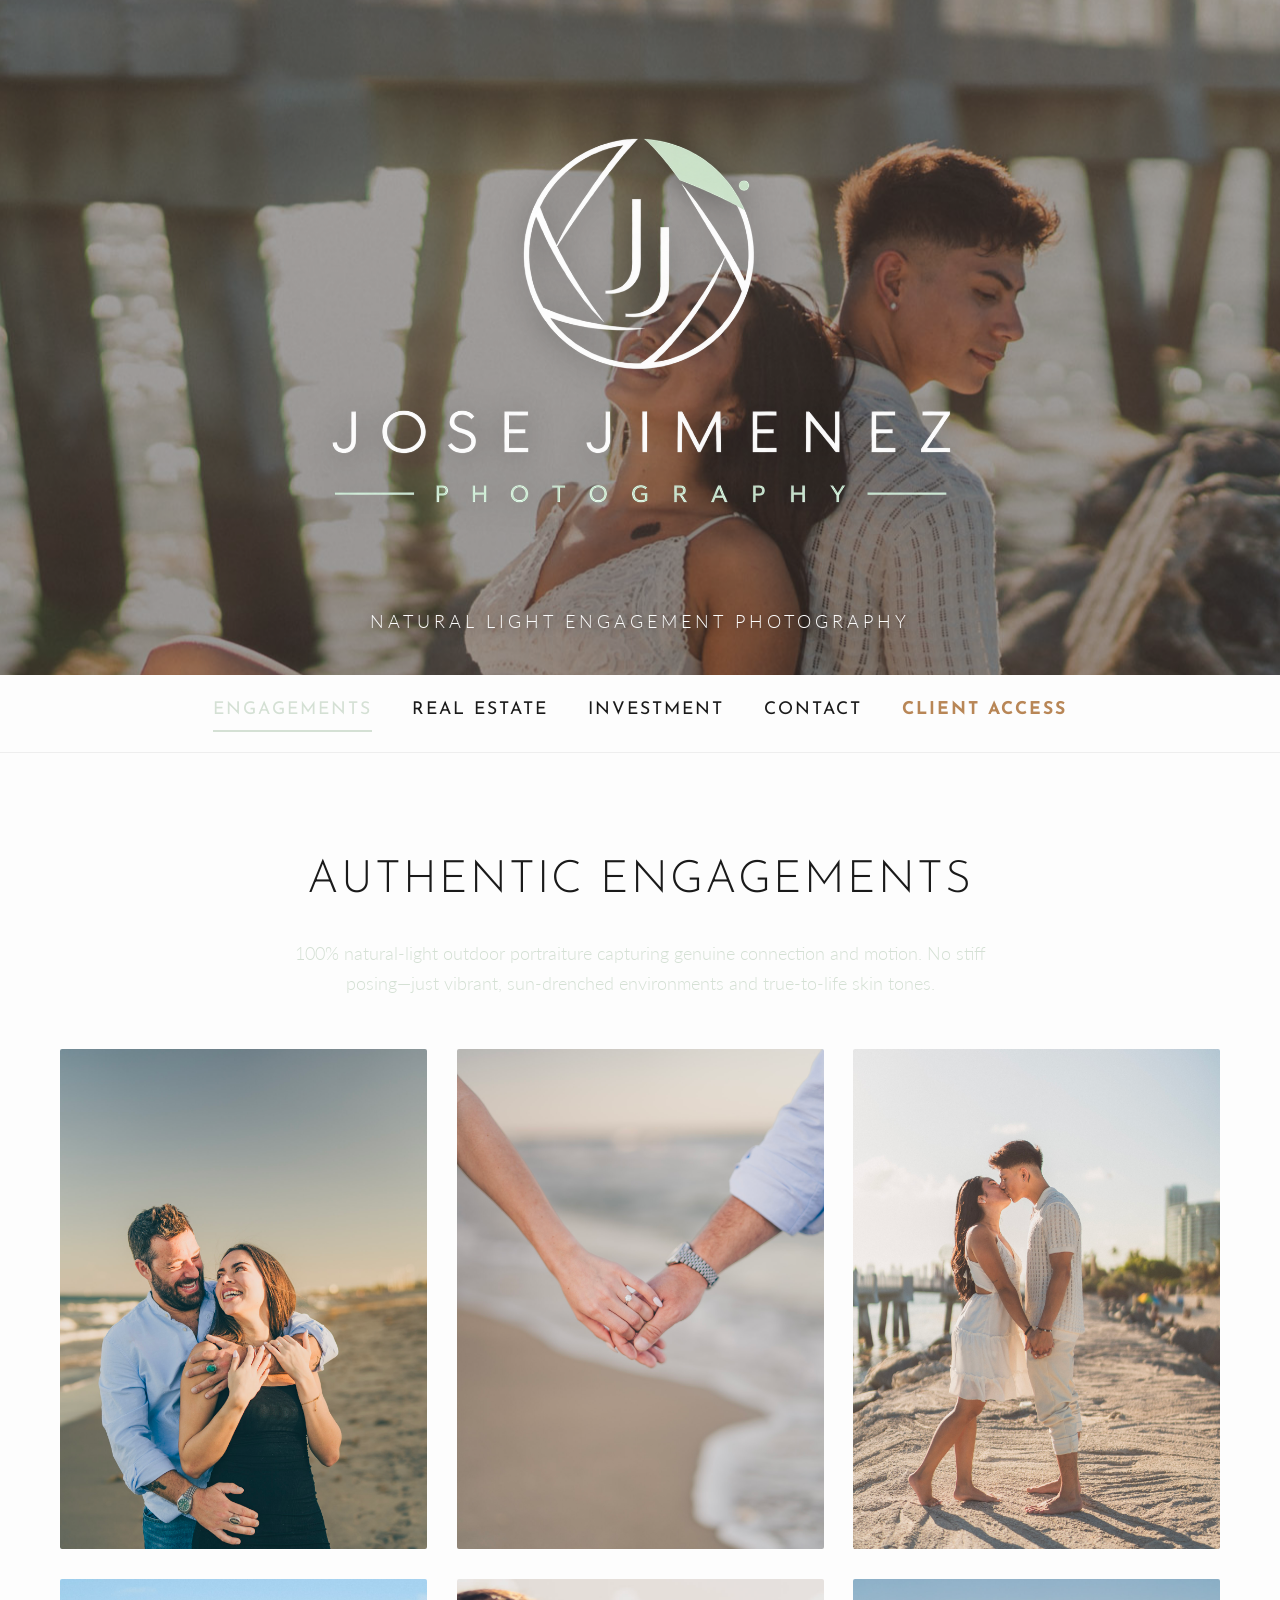
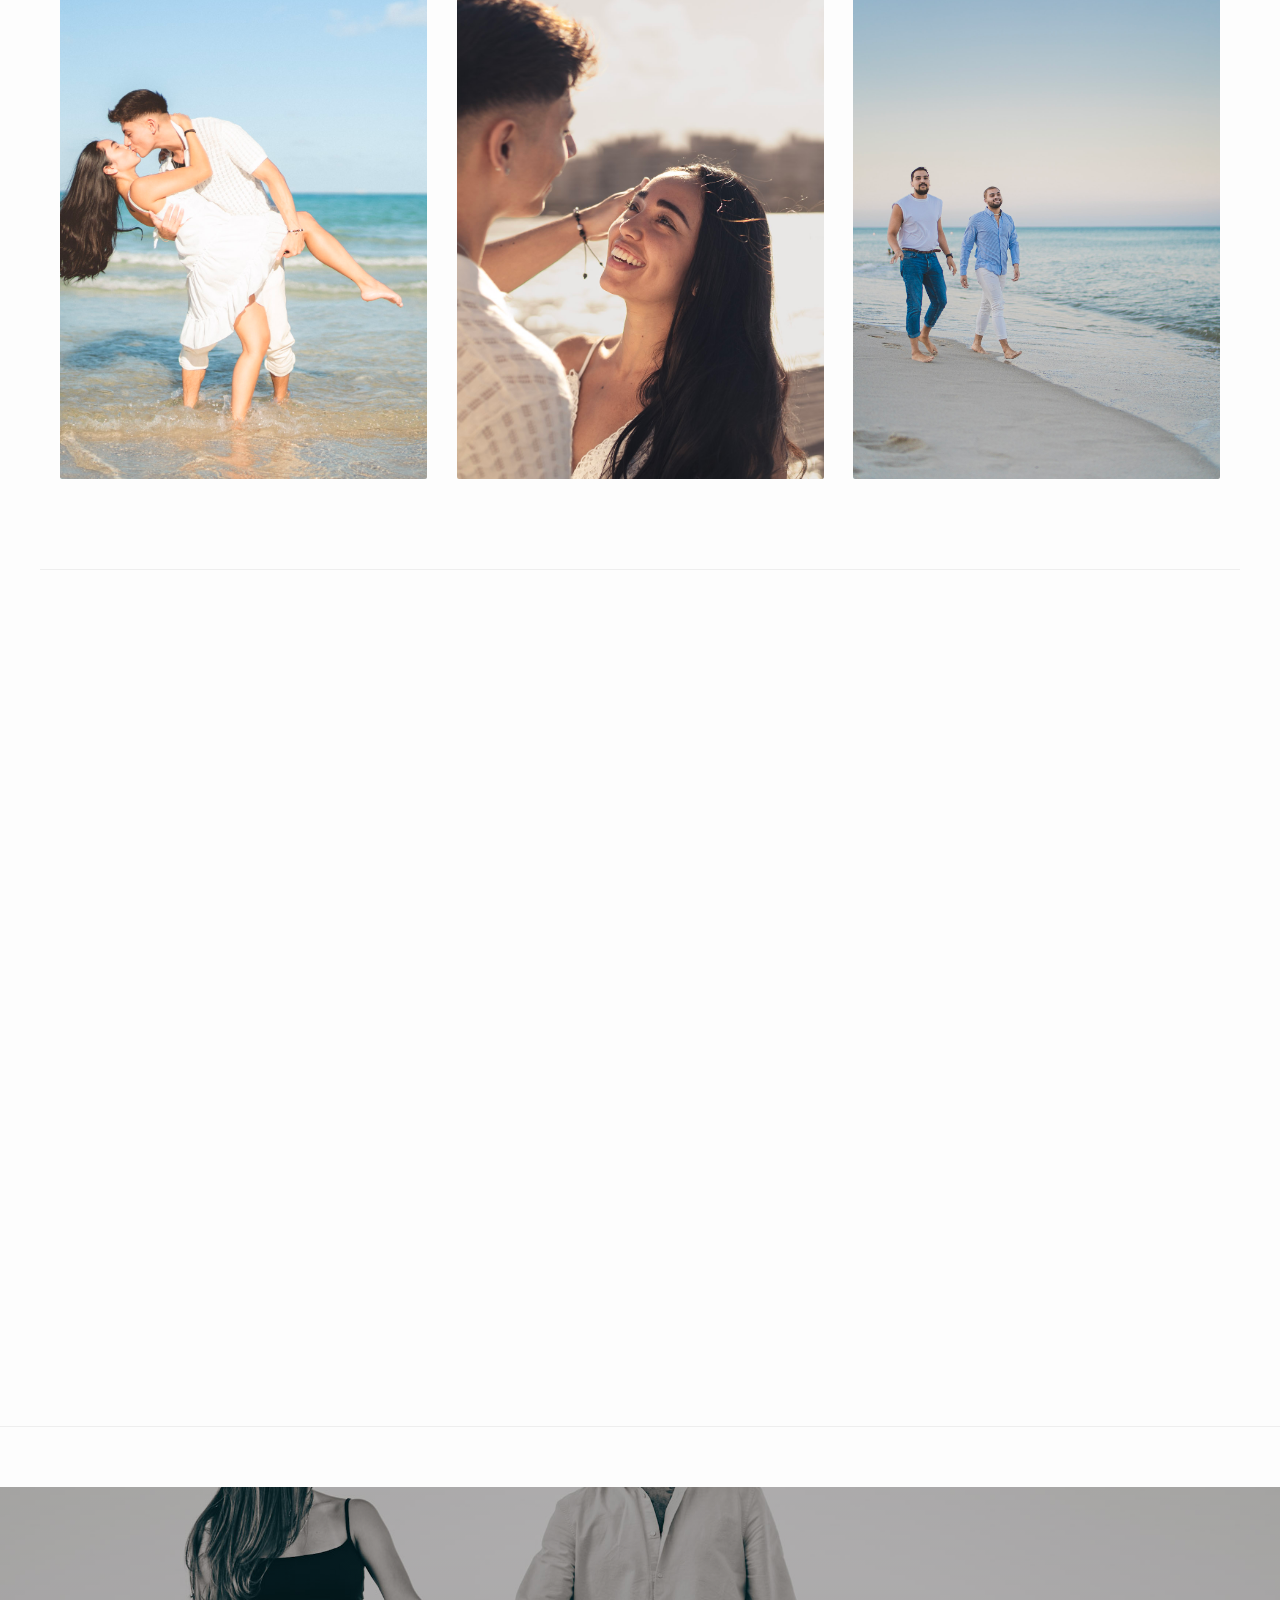
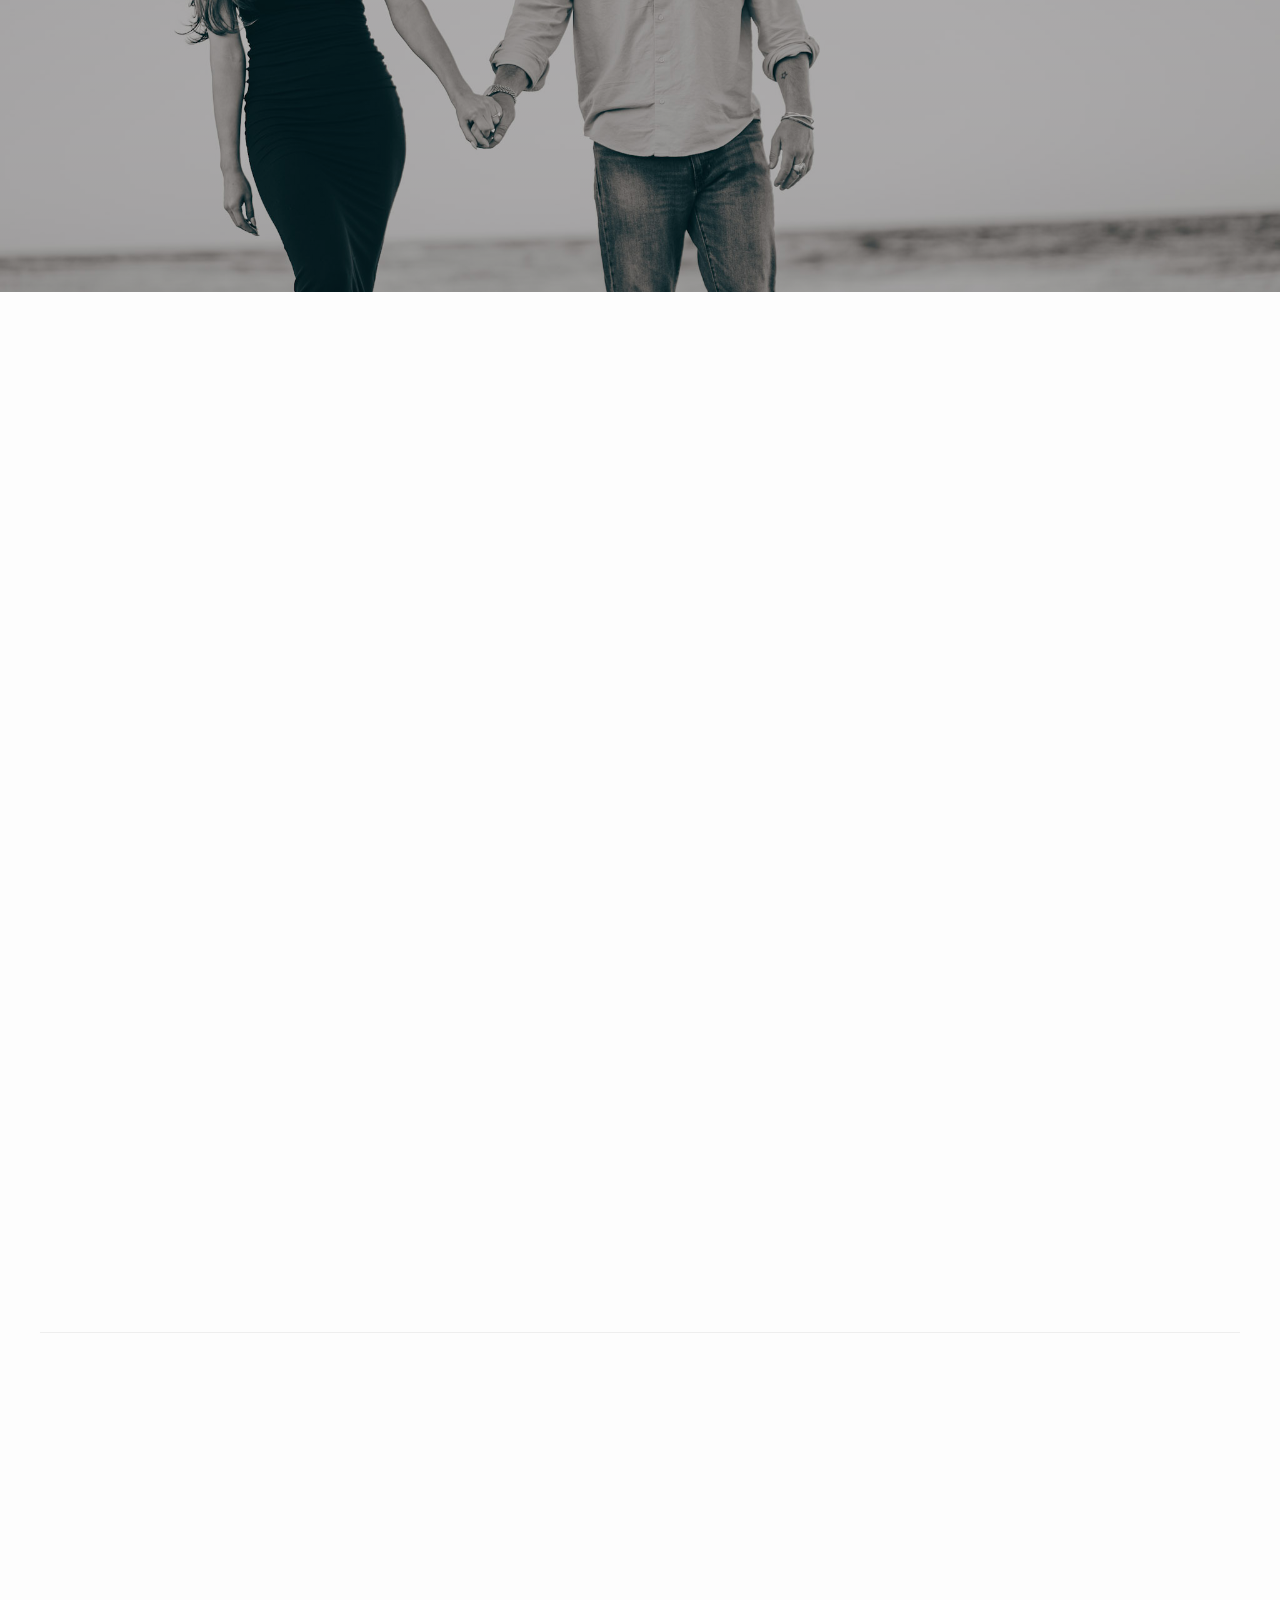
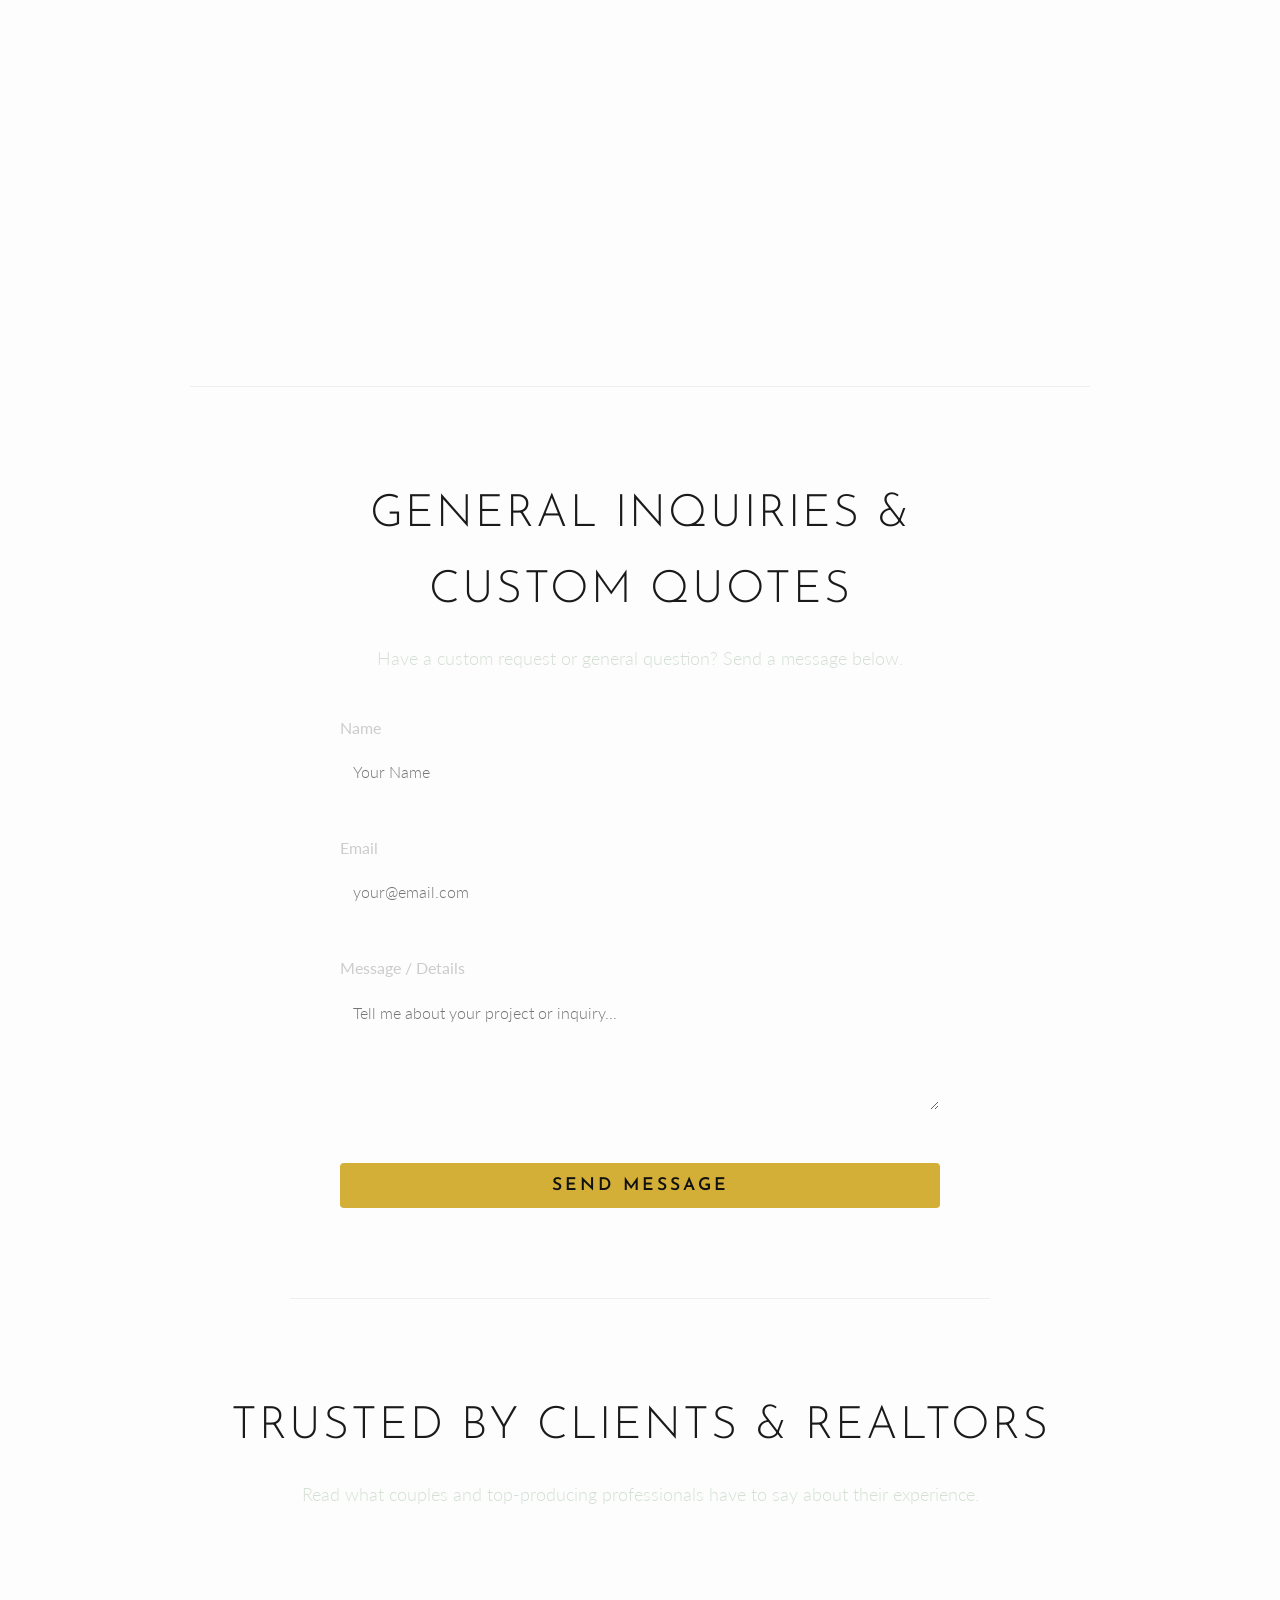
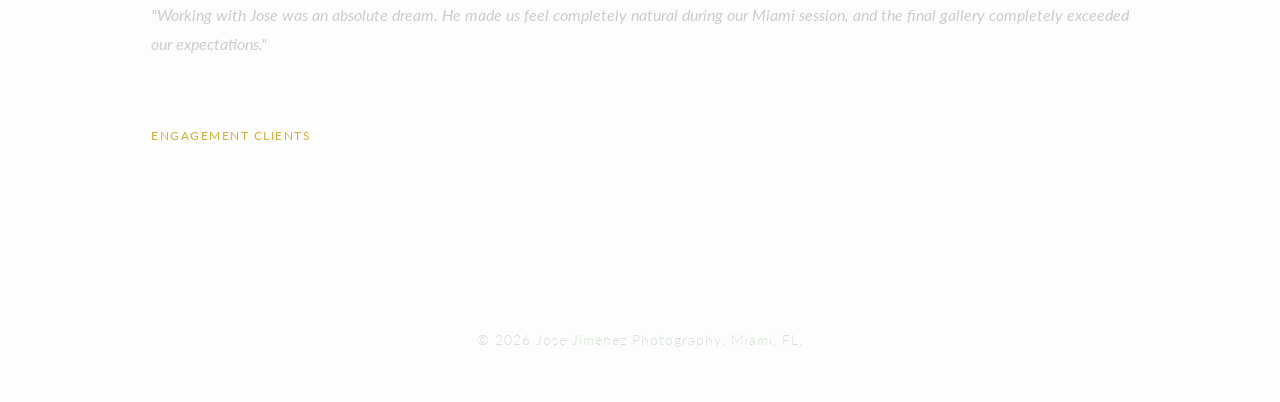
==== index.html @ eb60b8b7 "booking" ====
<!DOCTYPE html>
<html lang="en">
<head>
    <meta charset="UTF-8">
    <meta name="viewport" content="width=device-width, initial-scale=1.0">
    <title>Jose Jimenez | Engagement Photography</title>
    <link rel="stylesheet" href="style.css">
    <script src="script.js" defer></script>
	<link rel="icon" type="image/png" href="img/favicon.png">
</head>
<body>

    <header class="engagement-hero">
		<div class="hero-bg"></div>
        <div class="hero-content reveal">
			<!-- Replaces the written name with your custom aperture logo graphic -->
			<img src="img/logo.png" alt="Jose Jimenez Photography" class="hero-logo">
			<p>Natural Light Engagement Photography</p>
		</div>
    </header>

    <nav>
        <a href="index.html" class="active">Engagements</a>
        <a href="real-estate.html">Real Estate</a>
        <a href="#pricing">Investment</a>
        <a href="#contact">Contact</a>
		<!-- New secure client portal link pointing to your Pixieset/Pic-Time login page -->
		<a href="https://josejsphoto.pixieset.com/?t=engagement" target="_blank" class="client-portal-link">Client Access</a>
    </nav>

    <section id="engagements">
        <h2 class="reveal">Authentic Engagements</h2>
        <p class="section-desc reveal">100% natural-light outdoor portraiture capturing genuine connection and motion. No stiff posing—just vibrant, sun-drenched environments and true-to-life skin tones.</p>
        <div class="gallery">
            <img src="img/engagements/5-DSC01386.jpg" alt="Couple laughing on beach golden hour">
            <img src="img/engagements/2-DSC01617.jpg" alt="Engagement ring detail shot">
            <img src="img/engagements/8-DSC07716.jpg" alt="Couple kissing on rocky jetty">
            <img src="img/engagements/11-DSC07548.jpg" alt="Couple playing in shallow ocean water">
            <img src="img/engagements/14-DSC07421.jpg" alt="Intimate close-up portrait by the water">
            <img src="img/engagements/7-DSC07952.jpg" alt="Couple walking relaxed on shoreline">
        </div>
	</section>
	<!-- Modern Interactive Carousel Section -->
	<section class="carousel-section">
		<h2 class="reveal" style="text-align: center; margin-bottom: 40px;">Gallery Highlights</h2>
		<div class="carousel-container reveal">
			<button class="carousel-btn prev">&#10094;</button>
			<div class="carousel-track" id="dynamic-carousel-track">
				<!-- Dynamically populated from your image folder -->
			</div>
			<button class="carousel-btn next">&#10095;</button>
		</div>
	</section>

    <!-- Mid-Page Parallax Divider Banner -->
    <div class="divider-banner">
        <div class="divider-bg divider-engagement-bg"></div>
    </div>

    <section id="pricing">
        <h2 class="reveal">Portrait Investment</h2>
        <p class="section-desc reveal">Select a package below to open live availability and book your session.</p>
        <div class="pricing-grid">
            
            <!-- Package 1: Golden Hour Session -->
            <div class="pricing-card reveal selected-card">
                <h3>The Golden Hour Session</h3>
                <div class="price">$350</div>
                <ul>
                    <li>Up to 90-minute outdoor session</li>
                    <li>1 to 2 nearby locations</li>
                    <li>30+ professionally edited digital images</li>
                    <li>Styling and prompt-based posing guide</li>
                    <li>Printed Photo Album</li>
                </ul>
                <!-- Opens Golden Hour Calendar in a new tab -->
                <a href="https://calendar.app.google/NS54JKwMURCj6ZmBA" target="_blank" rel="noopener noreferrer" class="cta-button" style="display: block; margin-top: 25px; width: 100%; padding: 12px; background: #d4af37; color: #111; font-weight: 600; text-align: center; text-decoration: none; border-radius: 4px; transition: opacity 0.3s ease;">Select & Book</a>
            </div>

            <!-- Package 2: The Outdoor Session -->
            <div class="pricing-card reveal">
                <h3>The Outdoor Session</h3>
                <div class="price">$195</div>
                <ul>
                    <li>Up to 45-minute outdoor session</li>
                    <li>1 to 2 nearby locations</li>
                    <li>15+ professionally edited digital images</li>
                    <li>Styling and prompt-based posing guide</li>
                    <li>Printed Photo Album for additional investment</li>
                </ul>
                <!-- Opens Outdoor Session Calendar in a new tab -->
                <a href="https://calendar.app.google/vf3s1ajphNz3xRdj9" target="_blank" rel="noopener noreferrer" class="cta-button" style="display: block; margin-top: 25px; width: 100%; padding: 12px; background:  #d4af37); color: #111; font-weight: 600; text-align: center; text-decoration: none; border-radius: 4px; transition: opacity 0.3s ease;">Select & Book</a>
            </div>

        </div>
    </section>
	<!-- Frequently Asked Questions Section -->
    <section id="faq" class="faq-section">
        <h2 class="reveal" style="text-align: center; margin-bottom: 40px;">Frequently Asked Questions</h2>
        
        <div class="faq-container reveal">
            <!-- Engagement & General Questions -->
            <div class="faq-item">
                <button class="faq-question">
                    <span>What is your approach to engagement photography?</span>
                    <span class="faq-icon">+</span>
                </button>
                <div class="faq-answer">
                    <p>We focus entirely on natural-light outdoor portraiture that captures genuine connection, movement, and candid emotion. No stiff, awkward posing—just vibrant, sun-drenched environments and true-to-life skin tones.</p>
                </div>
            </div>

            <div class="faq-item">
                <button class="faq-question">
                    <span>What should we wear for our session?</span>
                    <span class="faq-icon">+</span>
                </button>
                <div class="faq-answer">
                    <p>Every booking includes a personalized styling and prompt-based posing guide. As a rule of thumb, neutral, earthy, or soft pastel tones complement natural outdoor backdrops and keep the focus timelessly on you.</p>
                </div>
            </div>

            <div class="faq-item">
                <button class="faq-question">
                    <span>How and when will I receive my final photos?</span>
                    <span class="faq-icon">+</span>
                </button>
                <div class="faq-answer">
                    <p>Your professionally edited digital images are delivered securely via a password-protected Pixieset client portal. Turnaround time is typically 1 to 2 weeks for portraits and next-day for real estate listings.</p>
                </div>
            </div>

            <div class="faq-item">
                <button class="faq-question">
                    <span>What is your policy for Miami weather changes?</span>
                    <span class="faq-icon">+</span>
                </button>
                <div class="faq-answer">
                    <p>South Florida weather can be unpredictable. We monitor forecasts closely leading up to your outdoor shoot and are always flexible to seamlessly reschedule or pivot to a covered architectural backup location at no extra charge.</p>
                </div>
            </div>
        </div>
    </section>
    <!-- General Inquiries & Custom Quotes Section -->
    <section id="contact" class="contact-section">
        <h2 class="reveal" style="text-align: center; margin-bottom: 15px;">General Inquiries & Custom Quotes</h2>
        <p class="section-desc reveal" style="text-align: center; margin-bottom: 40px;">Have a custom request or general question? Send a message below.</p>
        
        <form id="contact-form" class="reveal">
            <div class="form-group" style="margin-bottom: 20px;">
                <label for="name" style="display: block; margin-bottom: 8px; color: #ccc;">Name</label>
                <input type="text" id="name" name="name" required placeholder="Your Name" style="width: 100%; padding: 12px; background: rgba(255,255,255,0.05); border: 1px solid rgba(255,255,255,0.1); color: #fff; border-radius: 4px;">
            </div>
            <div class="form-group" style="margin-bottom: 20px;">
                <label for="email" style="display: block; margin-bottom: 8px; color: #ccc;">Email</label>
                <input type="email" id="email" name="email" required placeholder="your@email.com" style="width: 100%; padding: 12px; background: rgba(255,255,255,0.05); border: 1px solid rgba(255,255,255,0.1); color: #fff; border-radius: 4px;">
            </div>
            <div class="form-group" style="margin-bottom: 25px;">
                <label for="message" style="display: block; margin-bottom: 8px; color: #ccc;">Message / Details</label>
                <textarea id="message" name="message" rows="5" required placeholder="Tell me about your project or inquiry..." style="width: 100%; padding: 12px; background: rgba(255,255,255,0.05); border: 1px solid rgba(255,255,255,0.1); color: #fff; border-radius: 4px;"></textarea>
            </div>
            <button type="submit" class="cta-button submit-btn" style="width: 100%; padding: 14px; background: #d4af37; color: #111; font-weight: 600; border: none; border-radius: 4px; cursor: pointer;">Send Message</button>
        </form>
    </section>
	<!-- Client Testimonials Section -->
    <section class="testimonials-section">
        <h2 class="reveal" style="text-align: center; margin-bottom: 15px;">Trusted by Clients & Realtors</h2>
        <p class="section-desc reveal" style="text-align: center; margin-bottom: 50px;">Read what couples and top-producing professionals have to say about their experience.</p>
        
        <div class="testimonials-grid reveal">
            <!-- Engagement Testimonial -->
            <div class="testimonial-card">
                <p class="testimonial-quote">"Working with Jose was an absolute dream. He made us feel completely natural during our Miami session, and the final gallery completely exceeded our expectations."</p>
                <div class="testimonial-author">
                    <h4>Sofia & Mateo</h4>
                    <span>Engagement Clients</span>
                </div>
            </div>
        </div>
    </section>
    <footer>
        <p>&copy; 2026 Jose Jimenez Photography. Miami, FL.</p>
    </footer>
	<!-- Lightbox Modal for Full-Size Image Viewing with Navigation -->
    <div id="lightbox-modal" class="lightbox">
        <span class="lightbox-close">&times;</span>
        <button class="lightbox-nav lightbox-prev">&#10094;</button>
        <img class="lightbox-content" id="lightbox-img" alt="Enlarged View">
        <button class="lightbox-nav lightbox-next">&#10095;</button>
    </div>
</body>
</html>
---- style.css ----
/* Import Google Fonts: Josefin Sans and Lato */
@import url('https://fonts.googleapis.com/css2?family=Josefin+Sans:wght@300;400&family=Lato:wght@300;400;700&display=swap');

/* ==========================================
   GLOBAL THEME VARIABLES (System Dark/Light)
   ========================================== */
:root {
    /* Default Light Mode */
    --bg: #fdfdfd;
    --surface: #f4f4f4;
    --secondary: #f4f4f4;
    --primary: #1a1a1a;
    --text: #333333;
    --card-bg: #ffffff;
    --accent: #d4e0d4;
    --pastel-green: #d4e0d4;
    --green-hover: #b8ccb8;
    --border-color: #eee;

    /* Real Estate Warm & Wood Notes (Light Mode) */
    --re-bg: #fbf9f6;         /* Warm Alabaster */
    --re-surface: #f2ede4;    /* Soft Warm Linen */
    --re-wood-dark: #3a2e26;  /* Rich Walnut */
    --re-wood-warm: #b88656;  /* Amber Teak Accent */
    --re-text: #2c2521;       /* Deep Espresso Text */
}

/* Automatic Device Dark Mode Detection */
@media (prefers-color-scheme: dark) {
    :root {
        --bg: #1a1a1a;
        --surface: #242424;
        --secondary: #242424;
        --primary: #fdfdfd;
        --text: #e0e0e0;
        --card-bg: #222222;
        --accent: #d4e0d4;
        --pastel-green: #d4e0d4;
        --green-hover: #c2d1c2;
        --border-color: #333333;

        /* Real Estate Warm & Wood Notes (Dark Mode) */
        --re-bg: #141210;         /* Deep Charcoal-Black */
        --re-surface: #1e1a17;    /* Dark Espresso Surface */
        --re-wood-dark: #f2ede4;  /* Light Warm Cream Contrast */
        --re-wood-warm: #d49f6b;  /* Warm Honey Oak Accent */
        --re-text: #f5f2ed;       /* Warm Off-White Text */
    }
}

/* ==========================================
   BASE & LAYOUT STYLES
   ========================================== */
* { 
    margin: 0; 
    padding: 0; 
    box-sizing: border-box; 
}

body { 
    font-family: 'Lato', sans-serif; 
    font-weight: 400;
    color: var(--text); 
    background: var(--bg); 
    line-height: 1.7; 
    overflow-x: hidden;
    transition: background-color 0.3s ease, color 0.3s ease;
}

h1, h2, h3 {
    font-family: 'Josefin Sans', sans-serif;
    font-weight: 300;
    color: var(--primary);
}

/* Navigation */
nav { 
    display: flex; 
    justify-content: center; 
    gap: 40px; 
    padding: 20px; 
    background: var(--bg); 
    position: sticky; 
    top: 0; 
    z-index: 100; 
    border-bottom: 1px solid var(--border-color); 
    backdrop-filter: blur(8px); 
}

nav a { 
    text-decoration: none; 
    color: var(--primary); 
    font-family: 'Josefin Sans', sans-serif; 
    font-weight: 400; 
    font-size: 1.1rem; 
    text-transform: uppercase; 
    letter-spacing: 2px; 
    transition: color 0.3s, border-bottom 0.3s; 
    padding-bottom: 5px; 
    border-bottom: 2px solid transparent; 
}

nav a:hover, nav a.active { 
    color: var(--accent); 
    border-bottom: 2px solid var(--pastel-green); 
}

/* Main Hero Banner Parallax */
header { 
    height: 75vh; 
    display: flex; 
    flex-direction: column; 
    justify-content: center; 
    align-items: center; 
    text-align: center; 
    padding: 20px;
    position: relative;
    overflow: hidden;
}

.hero-bg, .divider-bg {
    position: absolute;
    top: -50%;
    left: 0;
    width: 100%;
    height: 200%;
    background-size: cover;
    background-repeat: no-repeat;
    will-change: transform;
    z-index: 0;
}

.engagement-hero .hero-bg {
    background: linear-gradient(rgba(0, 0, 0, 0.3), rgba(0, 0, 0, 0.4)), url('img/engagements/9-DSC07675.jpg') center center / cover no-repeat fixed;
    background-position: center;
}

.realestate-hero .hero-bg {
    background: linear-gradient(rgba(0, 0, 0, 0.3), rgba(0, 0, 0, 0.4)), url('img/real-estate/2-DSC06690.jpg') center center / cover no-repeat fixed;
    background-position: center;
}

header h1, header p, .hero-content {
    position: relative;
    z-index: 1;
}

header h1 { 
    font-size: 4.5rem; 
    letter-spacing: 6px; 
    text-transform: uppercase; 
    color: #fff; 
    text-shadow: 0 4px 15px rgba(0,0,0,0.4); 
}

header p { 
    font-size: 1.15rem; 
    font-weight: 300; 
    color: #fdfdfd; 
    margin-top: 15px; 
    letter-spacing: 4px; 
    text-transform: uppercase; 
    font-family: 'Lato', sans-serif; 
    text-shadow: 0 2px 10px rgba(0,0,0,0.4); 
}

/* Hero Logo Replacement */
.hero-logo {
    max-width: 800px;
    width: 100%;
    height: auto;
    margin-bottom: 12px;
    filter: drop-shadow(0 4px 15px rgba(0, 0, 0, 0.4));
}
/* Highlight the Client Access nav item */
.client-portal-link {
    color: var(--re-wood-warm, var(--primary)) !important;
    font-weight: 700 !important;
}
/* Mid-Page Parallax Divider Banners */
.divider-banner {
    height: 45vh;
    margin: 60px 0;
    position: relative;
    overflow: hidden;
    display: flex;
    align-items: center;
    justify-content: center;
}

.divider-engagement-bg {
    background: linear-gradient(rgba(0, 0, 0, 0.2), rgba(0, 0, 0, 0.3)), 
                url('img/engagements/1-DSC01633.jpg') center center / cover no-repeat;
    background-position: center 1%;            
}

.divider-realestate-bg {
    background: linear-gradient(rgba(0, 0, 0, 0.2), rgba(0, 0, 0, 0.3)), 
                url('img/real-estate/1.png') center center / cover no-repeat;
     background-position: center 20%;
}

section { 
    padding: 90px 20px; 
    max-width: 1200px; 
    margin: 0 auto; 
    border-bottom: 1px solid var(--border-color); 
}

section:last-of-type { 
    border-bottom: none; 
}

h2 { 
    text-align: center; 
    font-size: 2.8rem; 
    margin-bottom: 20px; 
    letter-spacing: 2px; 
    text-transform: uppercase; 
}

.section-desc { 
    text-align: center; 
    max-width: 700px; 
    margin: 0 auto 50px; 
    color: var(--accent); 
    font-size: 1.1rem; 
    font-weight: 300; 
}

.gallery { 
    display: grid; 
    grid-template-columns: repeat(auto-fit, minmax(350px, 1fr)); 
    gap: 30px; 
}

.gallery img { 
    width: 100%; 
    height: 500px; 
    object-fit: cover; 
    border-radius: 2px; 
    transition: transform 0.5s ease, box-shadow 0.5s ease; 
    background: #eee; 
}

.gallery img:hover { 
    transform: translateY(-5px) scale(1.02); 
    box-shadow: 0 15px 30px rgba(0,0,0,0.15); 
}

.pricing-grid { 
    display: grid; 
    grid-template-columns: repeat(auto-fit, minmax(300px, 1fr)); 
    gap: 40px; 
    margin-top: 50px; 
}

.pricing-card { 
    background: var(--card-bg); 
    color: var(--text);
    padding: 50px 40px; 
    border-radius: 4px; 
    text-align: center; 
    cursor: pointer;
    border: 2px solid transparent;
    transition: transform 0.4s cubic-bezier(0.25, 0.46, 0.45, 0.94), 
                box-shadow 0.4s cubic-bezier(0.25, 0.46, 0.45, 0.94), 
                border-color 0.3s ease;
    box-shadow: 0 4px 15px rgba(0, 0, 0, 0.04); 
}

.pricing-card:hover { 
    transform: translateY(-5px); 
}

.pricing-card.selected-card {
    border-color: var(--primary);
    box-shadow: 0 15px 35px rgba(0, 0, 0, 0.08);
}

.pricing-card h3 { 
    margin-bottom: 15px; 
    font-size: 1.8rem; 
    letter-spacing: 1px; 
    text-transform: uppercase; 
}

.pricing-card .price { 
    font-size: 2.2rem; 
    font-weight: 400; 
    margin-bottom: 30px; 
    font-family: 'Lato', sans-serif; 
    color: var(--primary); 
}

.pricing-card ul { 
    list-style: none; 
    text-align: left; 
    margin-bottom: 30px; 
}

.pricing-card ul li { 
    margin-bottom: 15px; 
    font-size: 1.05rem; 
    font-weight: 400; 
    border-bottom: 1px solid rgba(128, 128, 128, 0.2); 
    padding-bottom: 10px; 
    color: var(--text); 
}

form { 
    display: flex; 
    flex-direction: column; 
    gap: 20px; 
    max-width: 600px; 
    margin: 0 auto; 
}

input, select, textarea { 
    width: 100%; 
    padding: 18px; 
    border: 1px solid var(--border-color); 
    border-radius: 2px; 
    font-family: 'Lato', sans-serif; 
    font-size: 1rem; 
    font-weight: 300; 
    background: var(--surface); 
    color: var(--text);
    transition: border-color 0.3s; 
}

input:focus, select:focus, textarea:focus { 
    outline: none; 
    border-color: var(--pastel-green); 
    background: var(--card-bg); 
}

button { 
    padding: 20px; 
    background: var(--pastel-green); 
    color: var(--primary); 
    border: none; 
    border-radius: 2px; 
    cursor: pointer; 
    text-transform: uppercase; 
    letter-spacing: 3px; 
    font-family: 'Josefin Sans', sans-serif; 
    font-size: 1.1rem; 
    font-weight: 400; 
    transition: background 0.3s, color 0.3s; 
}

button:hover { 
    background: var(--green-hover); 
    color: var(--primary); 
}

/* Live Selected Package Indicator & Add-on Box */
.selected-package-indicator {
    font-family: 'Lato', sans-serif;
    font-size: 0.95rem;
    color: var(--accent);
    font-style: italic;
    background: var(--surface);
    padding: 12px 18px;
    border-left: 3px solid var(--pastel-green);
    border-radius: 2px;
}

.addon-container {
    background: var(--surface);
    border: 1px solid var(--border-color);
    padding: 16px 20px;
    border-radius: 2px;
    display: flex;
    align-items: center;
    gap: 12px;
    font-family: 'Lato', sans-serif;
    font-size: 0.95rem;
    color: var(--text);
    transition: all 0.3s ease;
}

.addon-container input[type="checkbox"] {
    width: 18px;
    height: 18px;
    accent-color: var(--primary);
    cursor: pointer;
}

.addon-container label {
    cursor: pointer;
    font-weight: 400;
}

footer { 
    text-align: center; 
    padding: 50px; 
    color: var(--accent); 
    font-size: 0.9rem; 
    font-weight: 300; 
    letter-spacing: 1px; 
}

/* Modern Sleek Carousel */
.carousel-section {
    padding: 90px 0;
    max-width: 100%;
    overflow: hidden;
    border-bottom: 1px solid var(--border-color);
}

.carousel-container {
    position: relative;
    max-width: 1300px;
    margin: 0 auto;
    padding: 0 40px;
}

.carousel-track {
    display: flex;
    gap: 30px;
    overflow-x: auto;
    scroll-snap-type: x mandatory;
    scroll-behavior: smooth;
    -webkit-overflow-scrolling: touch;
    padding: 20px 0;
}

.carousel-track::-webkit-scrollbar {
    display: none;
}

.carousel-card {
    flex: 0 0 400px;
    height: 520px;
    scroll-snap-align: start;
    border-radius: 2px;
    overflow: hidden;
    background: var(--surface);
    position: relative;
    box-shadow: 0 10px 30px rgba(0,0,0,0.04);
}

.carousel-card img {
    width: 100%;
    height: 100%;
    object-fit: cover;
    transition: transform 0.6s cubic-bezier(0.25, 0.46, 0.45, 0.94);
}

.carousel-card:hover img {
    transform: scale(1.04);
}

/* Carousel Navigation Buttons */
.carousel-btn {
    position: absolute;
    top: 50%;
    transform: translateY(-50%);
    background: var(--card-bg);
    border: 1px solid var(--border-color);
    color: var(--primary);
    width: 55px;
    height: 55px;
    border-radius: 50%;
    cursor: pointer;
    z-index: 10;
    display: flex;
    align-items: center;
    justify-content: center;
    font-size: 1.2rem;
    transition: all 0.3s ease;
    box-shadow: 0 4px 20px rgba(0,0,0,0.08);
}

.carousel-btn:hover {
    background: var(--pastel-green);
    border-color: var(--pastel-green);
}

.carousel-btn.prev { left: -10px; }
.carousel-btn.next { right: -10px; }

/* Floating Success Toast Notification */
.toast-notification {
    position: fixed;
    bottom: 30px;
    right: 30px;
    background: var(--primary);
    color: var(--bg);
    padding: 16px 28px;
    border-radius: 4px;
    font-family: 'Lato', sans-serif;
    font-size: 0.95rem;
    letter-spacing: 1px;
    box-shadow: 0 10px 30px rgba(0,0,0,0.15);
    transform: translateY(100px);
    opacity: 0;
    transition: all 0.4s cubic-bezier(0.25, 0.46, 0.45, 0.94);
    z-index: 1000;
}

.toast-notification.show {
    transform: translateY(0);
    opacity: 1;
}

/* Apple-style Smooth Scroll Reveal Classes (Only active when JS is running) */
body.js-loaded .reveal {
    opacity: 0;
    transform: translateY(40px);
    transition: all 0.8s cubic-bezier(0.25, 0.46, 0.45, 0.94);
}

body.js-loaded .reveal.active {
    opacity: 1;
    transform: translateY(0);
}

/* ==========================================
   REAL ESTATE PAGE: WARM WOOD THEME OVERRIDES
   ========================================== */
body.real-estate-theme {
    background-color: var(--re-bg);
    color: var(--re-text);
}

body.real-estate-theme nav {
    background-color: var(--re-bg);
    border-bottom: 1px solid var(--re-surface);
}

body.real-estate-theme .pricing-card {
    background: var(--re-surface);
    border-color: rgba(184, 134, 86, 0.2);
}

body.real-estate-theme .pricing-card .price {
    color: var(--re-wood-warm);
}

body.real-estate-theme .addon-container {
    background: var(--re-surface);
    border-color: rgba(184, 134, 86, 0.3);
    color: var(--re-text);
}

body.real-estate-theme .selected-package-indicator {
    background: var(--re-surface);
    border-left-color: var(--re-wood-warm);
    color: var(--re-wood-warm);
}
/* ==========================================
   MOBILE RESPONSIVENESS FIXES (Phones & Small Viewports)
   ========================================== */
@media (max-width: 768px) {
    /* Make Navigation Scrollable & Compact on Mobile */
    nav {
        gap: 20px;
        padding: 15px 20px;
        justify-content: flex-start;
        overflow-x: auto;
        -webkit-overflow-scrolling: touch;
        white-space: nowrap;
    }

    nav::-webkit-scrollbar {
        display: none; /* Hide scrollbar for a clean Apple aesthetic */
    }

    nav a {
        font-size: 0.9rem;
        letter-spacing: 1px;
    }

    /* Scale Down Hero Logo & Subtitle for Phones */
    .hero-logo {
        max-width: 240px;
    }

    header p {
        font-size: 0.85rem;
        letter-spacing: 2px;
        padding: 0 15px;
    }

    /* Adjust Section Headings for Mobile */
    h2 {
        font-size: 2.1rem;
    }

    section {
        padding: 60px 15px;
    }

    /* Adjust Carousel Card Width for Smaller Screens */
    .carousel-card {
        flex: 0 0 300px;
        height: 400px;
    }
}
/* ==========================================
   EDITORIAL GALLERY SCROLL-IN ANIMATION
   ========================================== */
.gallery img {
    opacity: 0;
    transition: transform 0.8s cubic-bezier(0.16, 1, 0.3, 1), 
                opacity 0.8s cubic-bezier(0.16, 1, 0.3, 1);
    will-change: transform, opacity;
}

/* Odd images start shifted left */
.gallery img:nth-child(odd) {
    transform: translateX(-60px) translateY(30px);
}

/* Even images start shifted right */
.gallery img:nth-child(even) {
    transform: translateX(60px) translateY(30px);
}

/* When active, they glide home */
.gallery img.active {
    opacity: 1;
    transform: translateX(0) translateY(0);
}
/* Smooth Hover Zoom Effect for Gallery Images */
.gallery img.active:hover {
    transform: scale(1.03);
    transition: transform 0.4s cubic-bezier(0.16, 1, 0.3, 1), box-shadow 0.4s ease;
    box-shadow: 0 15px 30px rgba(0, 0, 0, 0.3);
    cursor: pointer;
}
/* ==========================================
   LIGHTBOX MODAL STYLES
   ========================================== */
.lightbox {
    display: none;
    position: fixed;
    z-index: 2000;
    top: 0;
    left: 0;
    width: 100%;
    height: 100%;
    background-color: rgba(0, 0, 0, 0.92);
    backdrop-filter: blur(10px);
    -webkit-backdrop-filter: blur(10px);
    justify-content: center;
    align-items: center;
    opacity: 0;
    transition: opacity 0.3s ease;
}

.lightbox.show {
    display: flex;
    opacity: 1;
}

.lightbox-content {
    max-width: 90%;
    max-height: 85vh;
    object-fit: contain;
    border-radius: 4px;
    box-shadow: 0 25px 50px rgba(0, 0, 0, 0.6);
    transform: scale(0.95);
    transition: transform 0.4s cubic-bezier(0.16, 1, 0.3, 1);
}

.lightbox.show .lightbox-content {
    transform: scale(1);
}

.lightbox-close {
    position: absolute;
    top: 25px;
    right: 35px;
    color: #fff;
    font-size: 45px;
    font-weight: 200;
    cursor: pointer;
    transition: color 0.2s ease;
    z-index: 2001;
}

.lightbox-close:hover {
    color: #d4af37;
}
/* ==========================================
   LIGHTBOX NAVIGATION BUTTONS & TOUCH STYLES
   ========================================== */
.lightbox-nav {
    position: absolute;
    top: 50%;
    transform: translateY(-50%);
    background: rgba(255, 255, 255, 0.1);
    color: #fff;
    border: none;
    font-size: 28px;
    padding: 15px 20px;
    cursor: pointer;
    border-radius: 50%;
    transition: background 0.3s ease, color 0.3s ease, transform 0.2s ease;
    z-index: 2001;
    user-select: none;
}

.lightbox-nav:hover {
    background: rgba(255, 255, 255, 0.25);
    color: #d4af37;
    transform: translateY(-50%) scale(1.05);
}

.lightbox-prev {
    left: 30px;
}

.lightbox-next {
    right: 30px;
}

/* Mobile Adjustments for Lightbox Arrows */
@media (max-width: 768px) {
    .lightbox-nav {
        padding: 10px 14px;
        font-size: 20px;
    }
    .lightbox-prev {
        left: 12px;
    }
    .lightbox-next {
        right: 12px;
    }
}
/* ==========================================
   REAL ESTATE CINEMATIC LANDSCAPE GALLERY
   ========================================== */
.real-estate-gallery {
    display: grid;
    grid-template-columns: repeat(2, 1fr);
    gap: 30px;
    max-width: 1300px;
    margin: 0 auto;
    padding: 0 20px;
}

.real-estate-gallery img {
    width: 100%;
    height: auto;
    aspect-ratio: 16 / 10; /* Clean cinematic horizontal ratio */
    object-fit: cover;
    border-radius: 4px;
    opacity: 0;
    transform: translateY(30px);
    transition: transform 0.8s cubic-bezier(0.16, 1, 0.3, 1), 
                opacity 0.8s cubic-bezier(0.16, 1, 0.3, 1);
    will-change: transform, opacity;
}

/* Make every 3rd image span both columns for an architectural feature look */
.real-estate-gallery img:nth-child(3n) {
    grid-column: span 2;
    aspect-ratio: 21 / 9; /* Ultra-wide panoramic feel */
}

.real-estate-gallery img.active {
    opacity: 1;
    transform: translateY(0);
}

.real-estate-gallery img.active:hover {
    transform: scale(1.02);
    transition: transform 0.4s cubic-bezier(0.16, 1, 0.3, 1), box-shadow 0.4s ease;
    box-shadow: 0 20px 40px rgba(0, 0, 0, 0.4);
    cursor: pointer;
}

/* Mobile Responsiveness for Real Estate Gallery */
@media (max-width: 768px) {
    .real-estate-gallery {
        grid-template-columns: 1fr;
    }
    .real-estate-gallery img:nth-child(3n) {
        grid-column: span 1;
        aspect-ratio: 16 / 10;
    }
}
/* ==========================================
   FAQ SECTION STYLES
   ========================================== */
.faq-section {
    padding: 100px 20px;
    max-width: 900px;
    margin: 0 auto;
}

.faq-container {
    display: flex;
    flex-direction: column;
    gap: 15px;
}

.faq-item {
    background: rgba(255, 255, 255, 0.03);
    border: 1px solid rgba(255, 255, 255, 0.08);
    border-radius: 6px;
    overflow: hidden;
    transition: border-color 0.3s ease;
}

.faq-item:hover {
    border-color: rgba(212, 175, 55, 0.4);
}

.faq-question {
    width: 100%;
    background: none;
    border: none;
    color: #fff;
    font-family: inherit;
    font-size: 18px;
    font-weight: 400;
    text-align: left;
    padding: 22px 25px;
    cursor: pointer;
    display: flex;
    justify-content: space-between;
    align-items: center;
    transition: color 0.3s ease;
}

.faq-question:hover {
    color: #d4af37;
}

.faq-icon {
    font-size: 22px;
    font-weight: 300;
    transition: transform 0.3s cubic-bezier(0.16, 1, 0.3, 1);
}

.faq-item.active .faq-icon {
    transform: rotate(45deg);
    color: #d4af37;
}

.faq-answer {
    max-height: 0;
    overflow: hidden;
    transition: max-height 0.4s cubic-bezier(0.16, 1, 0.3, 1), padding 0.4s ease;
    padding: 0 25px;
    color: #b0b0b0;
    font-size: 15px;
    line-height: 1.7;
}

.faq-item.active .faq-answer {
    max-height: 200px; /* Expands smoothly */
    padding: 0 25px 25px 25px;
}
/* ==========================================
   BEFORE & AFTER COMPARISON SLIDER STYLES
   ========================================== */
.comparison-section {
    padding: 80px 20px;
    max-width: 1000px;
    margin: 0 auto;
}

.comparison-container {
    position: relative;
    width: 100%;
    aspect-ratio: 16 / 10;
    overflow: hidden;
    border-radius: 6px;
    box-shadow: 0 20px 40px rgba(0, 0, 0, 0.6);
    cursor: ew-resize;
    user-select: none;
}

.comparison-img-wrapper {
    position: absolute;
    top: 0;
    left: 0;
    width: 100%;
    height: 100%;
}

.comparison-img-wrapper img {
    width: 100%;
    height: 100%;
    object-fit: cover;
    display: block;
    pointer-events: none;
}

/* Before layer is clipped to reveal the after layer underneath */
.comparison-before {
    clip-path: inset(0 50% 0 0); /* Starts split right down the middle (50%) */
    will-change: clip-path;
}

.comparison-slider-handle {
    position: absolute;
    top: 0;
    bottom: 0;
    left: 50%;
    width: 3px;
    background: #d4af37; /* Luxury gold accent */
    z-index: 10;
    transform: translateX(-50%);
    pointer-events: none;
    will-change: left;
}

.handle-button {
    position: absolute;
    top: 50%;
    left: 50%;
    transform: translate(-50%, -50%);
    width: 44px;
    height: 44px;
    background: rgba(17, 17, 17, 0.9);
    border: 2px solid #d4af37;
    color: #d4af37;
    border-radius: 50%;
    display: flex;
    align-items: center;
    justify-content: center;
    font-size: 16px;
    box-shadow: 0 4px 15px rgba(0, 0, 0, 0.5);
    backdrop-filter: blur(5px);
}
/* ==========================================
   CLIENT TESTIMONIALS SECTION STYLES
   ========================================== */
.testimonials-section {
    padding: 90px 20px;
    max-width: 1100px;
    margin: 0 auto;
}

.testimonials-grid {
    display: grid;
    grid-template-columns: repeat(auto-fit, minmax(320px, 1fr));
    gap: 30px;
}

.testimonial-card {
    background: rgba(255, 255, 255, 0.02);
    border: 1px solid rgba(255, 255, 255, 0.06);
    border-radius: 6px;
    padding: 40px;
    display: flex;
    flex-direction: column;
    justify-content: space-between;
    transition: border-color 0.3s ease, transform 0.3s ease;
}

.testimonial-card:hover {
    border-color: rgba(212, 175, 55, 0.4);
    transform: translateY(-4px);
}

.testimonial-quote {
    color: #cccccc;
    font-size: 16px;
    line-height: 1.8;
    font-style: italic;
    margin-bottom: 30px;
}

.testimonial-author h4 {
    color: #ffffff;
    font-size: 16px;
    font-weight: 500;
    margin-bottom: 4px;
}

.testimonial-author span {
    color: #d4af37;
    font-size: 12px;
    letter-spacing: 1.5px;
    text-transform: uppercase;
}
/* ==========================================
   PRICING & BOOKING CONTAINER STYLES
   ========================================== */
.pricing-grid {
    display: grid;
    grid-template-columns: repeat(auto-fit, minmax(280px, 1fr));
    gap: 30px;
    max-width: 900px;
    margin: 0 auto;
    padding: 0 20px;
}

.pricing-card {
    background: rgba(255, 255, 255, 0.02);
    border: 1px solid rgba(255, 255, 255, 0.06);
    border-radius: 6px;
    padding: 40px 30px;
    text-align: center;
    cursor: pointer;
    transition: border-color 0.3s ease, transform 0.3s ease;
}

.pricing-card:hover, .pricing-card.selected-card {
    border-color: #d4af37;
    transform: translateY(-4px);
}

.booking-section {
    padding: 90px 20px;
    max-width: 900px;
    margin: 0 auto;
}

.booking-container {
    background: rgba(255, 255, 255, 0.02);
    border: 1px solid rgba(255, 255, 255, 0.06);
    border-radius: 8px;
    padding: 20px;
    box-shadow: 0 20px 40px rgba(0, 0, 0, 0.4);
    overflow: hidden;
}

.contact-section {
    padding: 90px 20px;
    max-width: 700px;
    margin: 0 auto;
}
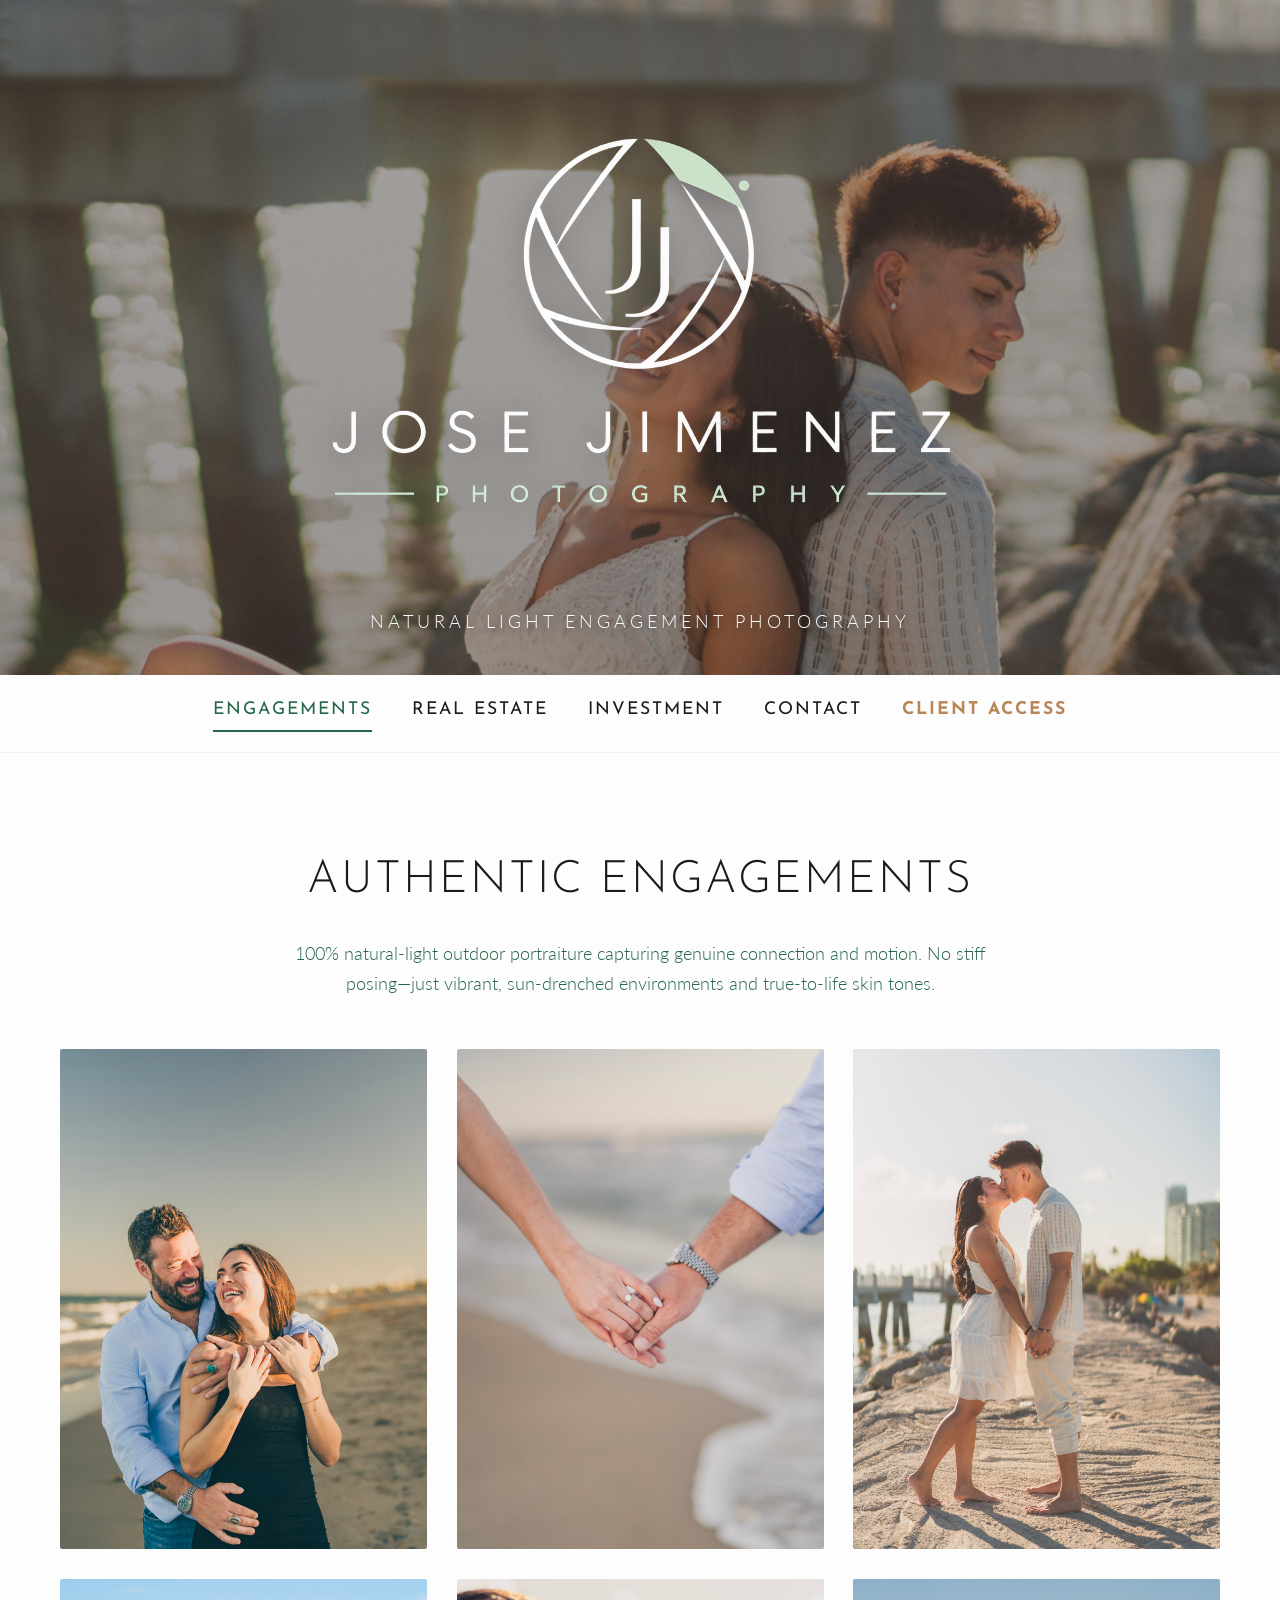
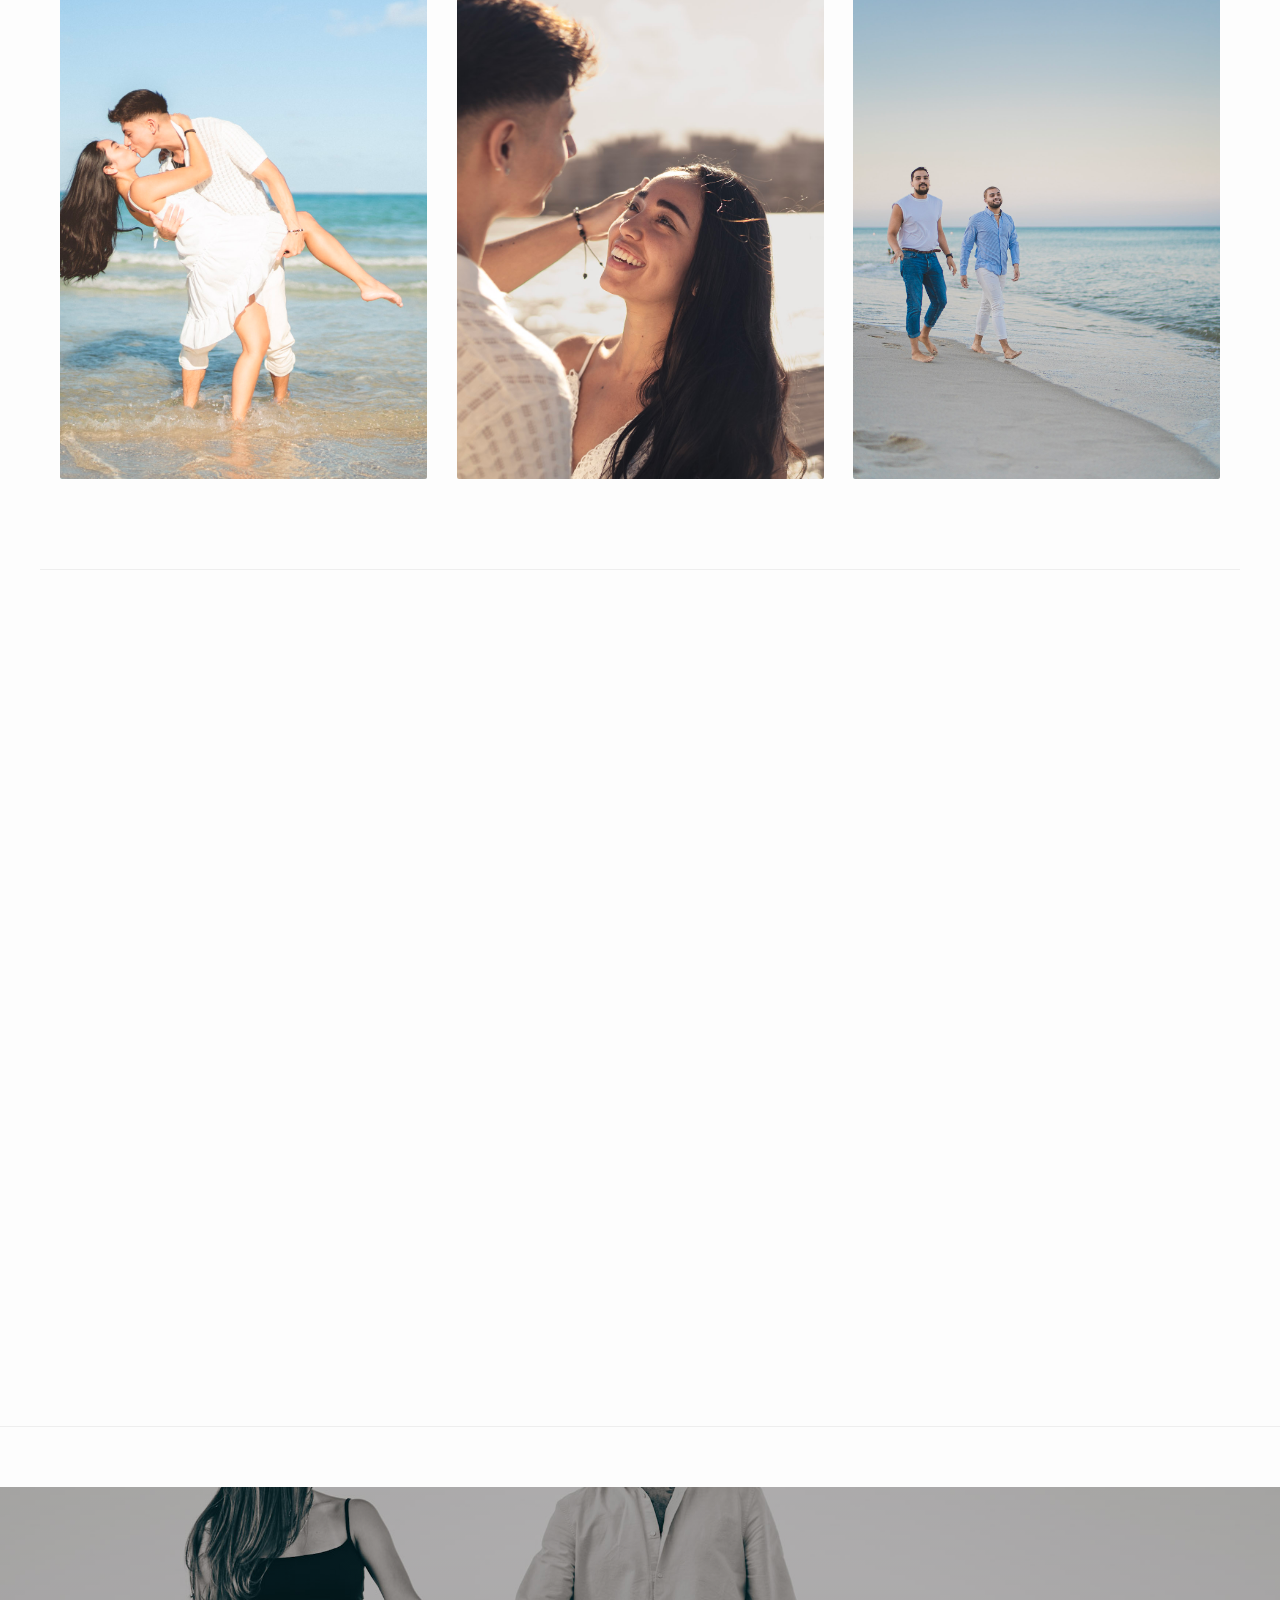
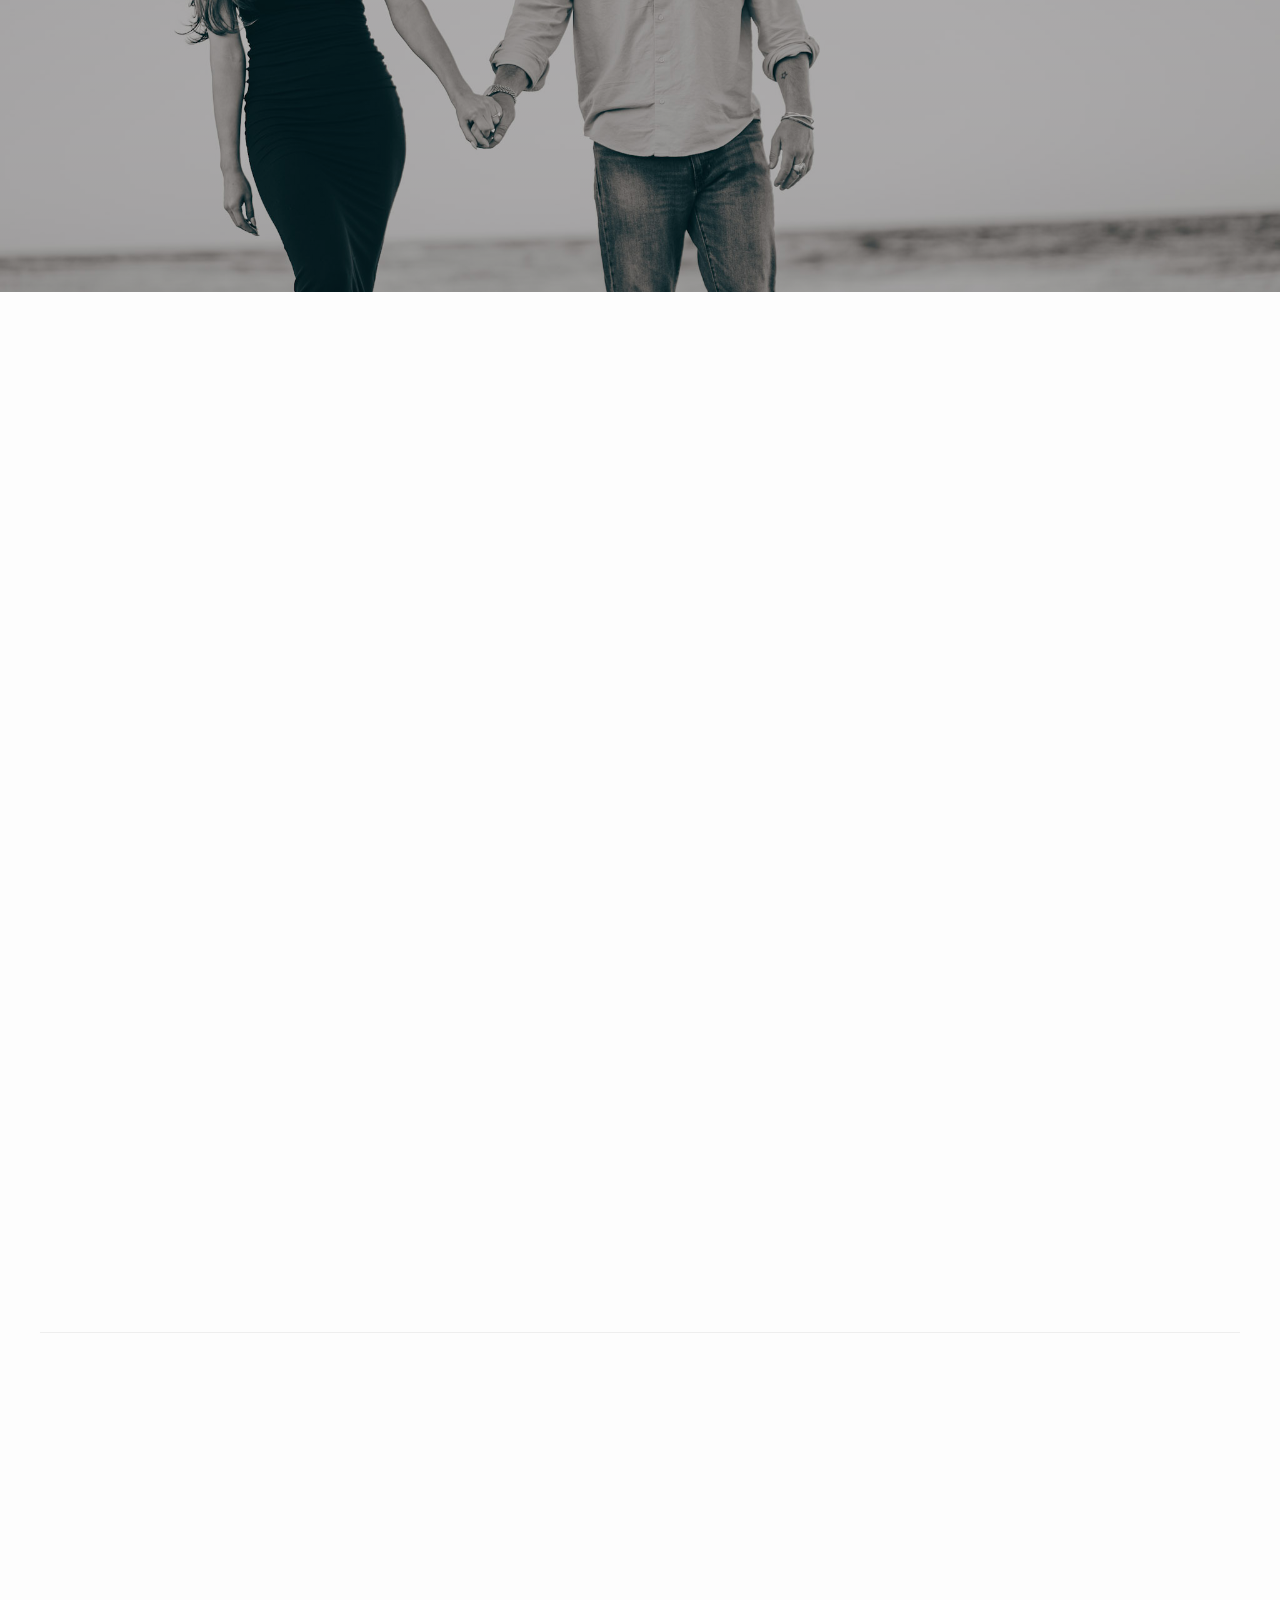
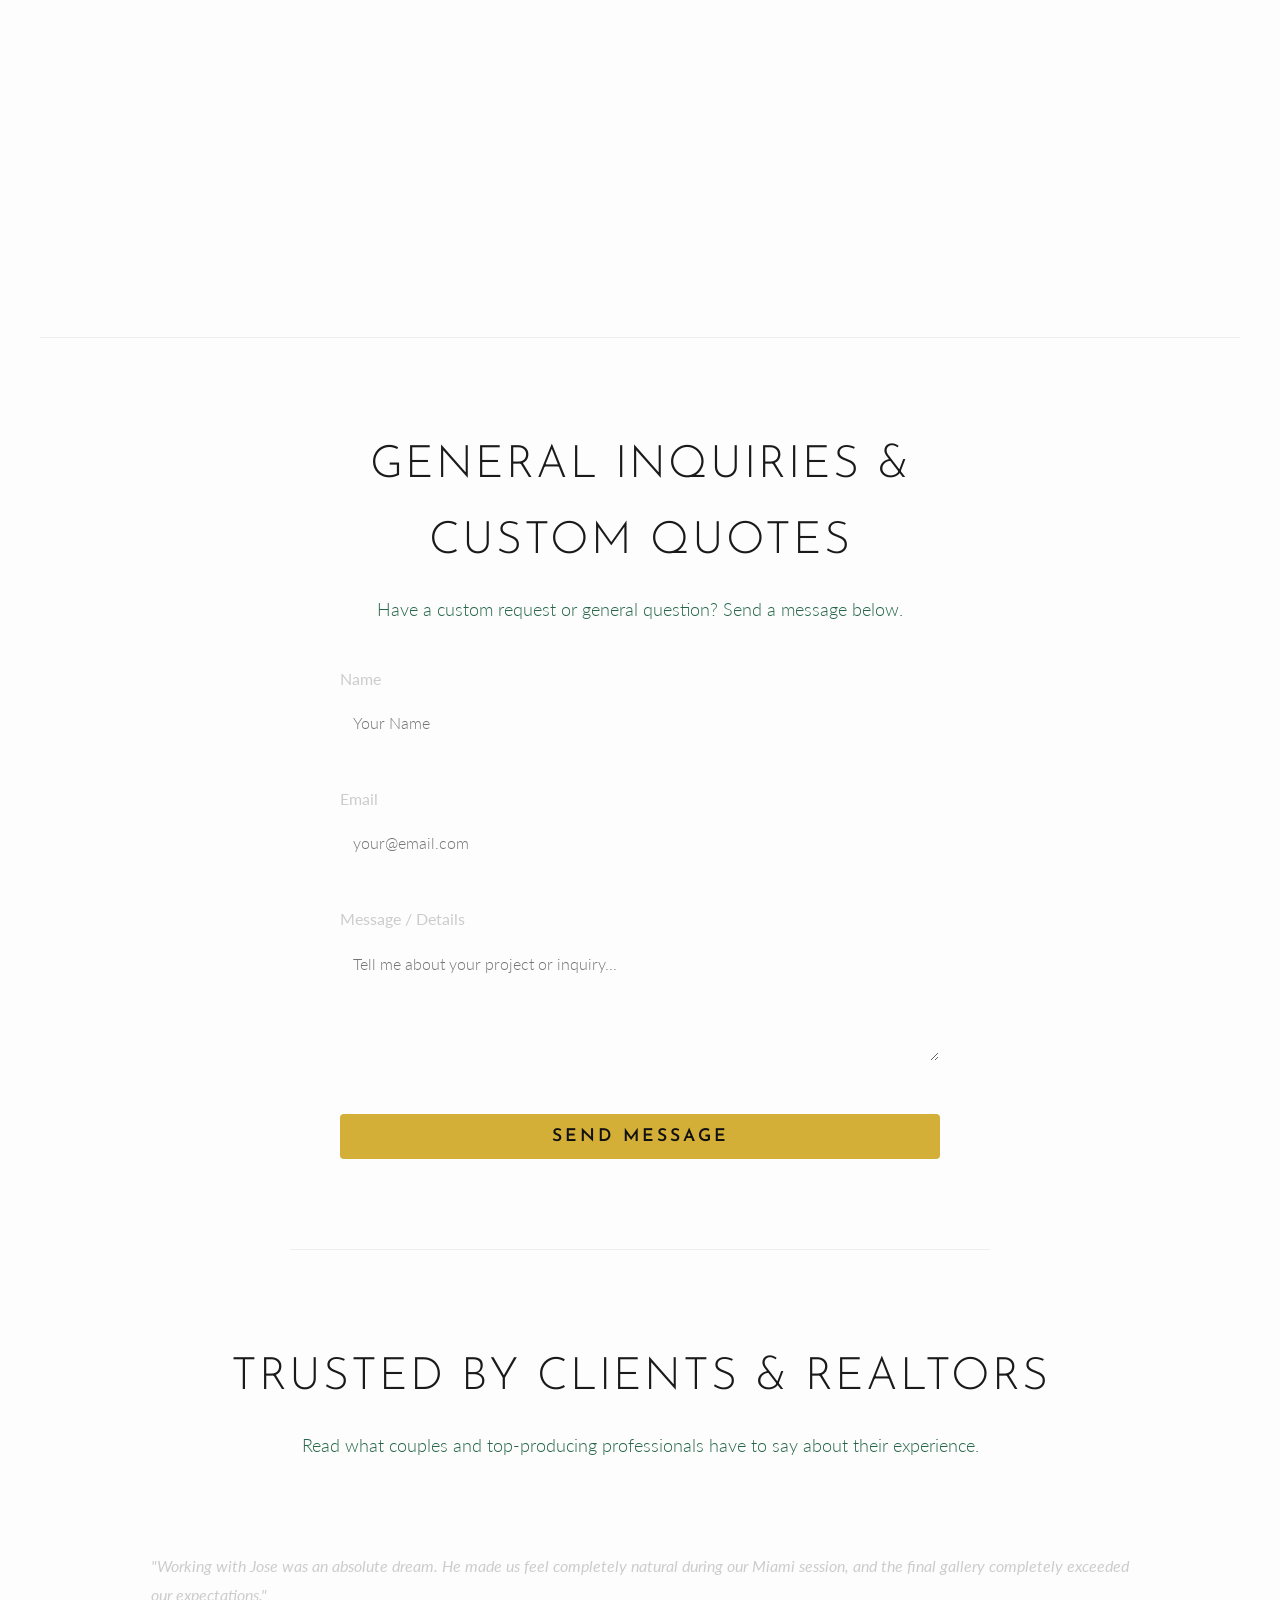
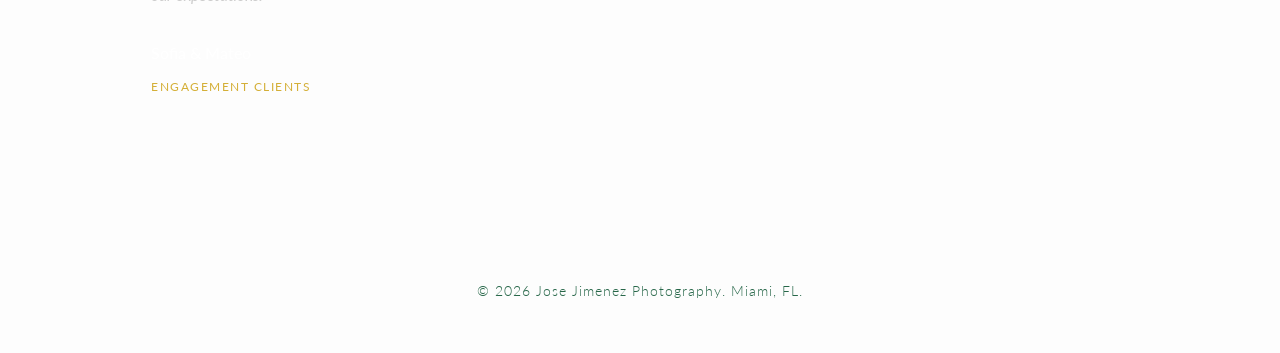
==== commit ed1ee354: "Update index.html" ====
--- a/index.html
+++ b/index.html
@@ -89,7 +89,7 @@
                     <li>Printed Photo Album for additional investment</li>
                 </ul>
                 <!-- Opens Outdoor Session Calendar in a new tab -->
-                <a href="https://calendar.app.google/vf3s1ajphNz3xRdj9" target="_blank" rel="noopener noreferrer" class="cta-button" style="display: block; margin-top: 25px; width: 100%; padding: 12px; background:  #d4af37); color: #111; font-weight: 600; text-align: center; text-decoration: none; border-radius: 4px; transition: opacity 0.3s ease;">Select & Book</a>
+                <a href="https://calendar.app.google/vf3s1ajphNz3xRdj9" target="_blank" rel="noopener noreferrer" class="cta-button" style="display: block; margin-top: 25px; width: 100%; padding: 12px; background: var(--accent); color: #111; font-weight: 600; text-align: center; text-decoration: none; border-radius: 4px; transition: opacity 0.3s ease;">Select & Book</a>
             </div>
 
         </div>
--- a/style.css
+++ b/style.css
@@ -12,13 +12,13 @@
     --primary: #1a1a1a;
     --text: #333333;
     --card-bg: #ffffff;
-    --accent: #d4e0d4;
+    --accent: #276749;
     --pastel-green: #d4e0d4;
     --green-hover: #b8ccb8;
     --border-color: #eee;
 
     /* Real Estate Warm & Wood Notes (Light Mode) */
-    --re-bg: #fbf9f6;         /* Warm Alabaster */
+    --re-bg: #e3e1de;         /* Warm Alabaster */
     --re-surface: #f2ede4;    /* Soft Warm Linen */
     --re-wood-dark: #3a2e26;  /* Rich Walnut */
     --re-wood-warm: #b88656;  /* Amber Teak Accent */
@@ -66,6 +66,15 @@
     overflow-x: hidden;
     transition: background-color 0.3s ease, color 0.3s ease;
 }
+/* Bridge Real Estate variables to the active page variables when on the Real Estate page */
+body.real-estate-page {
+    --bg: var(--re-bg);
+    --surface: var(--re-surface);
+    --primary: var(--re-wood-dark);
+    --accent: var(--re-wood-warm);
+    --text: var(--re-text);
+    --card-bg: var(--re-surface);
+}
 
 h1, h2, h3 {
     font-family: 'Josefin Sans', sans-serif;
@@ -102,7 +111,7 @@
 
 nav a:hover, nav a.active { 
     color: var(--accent); 
-    border-bottom: 2px solid var(--pastel-green); 
+    border-bottom: 2px solid var(--accent); 
 }
 
 /* Main Hero Banner Parallax */
@@ -117,7 +126,13 @@
     position: relative;
     overflow: hidden;
 }
-
+.comparison-title {
+    text-align: center;
+    margin-bottom: 15px;
+    font-weight: 300;
+    font-size: 20px;
+    color: var(--re-text); /* Automatically switches based on active theme! */
+}
 .hero-bg, .divider-bg {
     position: absolute;
     top: -50%;
@@ -786,77 +801,70 @@
     }
 }
 /* ==========================================
-   FAQ SECTION STYLES
-   ========================================== */
-.faq-section {
-    padding: 100px 20px;
-    max-width: 900px;
+   FAQ ACCORDION STYLES
+   ========================================== */
+.faq-container {
+    max-width: 800px;
     margin: 0 auto;
-}
-
-.faq-container {
-    display: flex;
-    flex-direction: column;
-    gap: 15px;
+    padding: 0 20px;
 }
 
 .faq-item {
-    background: rgba(255, 255, 255, 0.03);
-    border: 1px solid rgba(255, 255, 255, 0.08);
+    background: var(--surface);
+    border: 1px solid var(--border-color);
     border-radius: 6px;
+    margin-bottom: 15px;
     overflow: hidden;
-    transition: border-color 0.3s ease;
+    transition: border-color 0.3s ease, background-color 0.3s ease;
 }
 
 .faq-item:hover {
-    border-color: rgba(212, 175, 55, 0.4);
+    border-color: var(--accent);
 }
 
 .faq-question {
-    width: 100%;
-    background: none;
-    border: none;
-    color: #fff;
-    font-family: inherit;
-    font-size: 18px;
-    font-weight: 400;
-    text-align: left;
-    padding: 22px 25px;
-    cursor: pointer;
+	background:transparent;
+    padding: 20px 25px;
     display: flex;
     justify-content: space-between;
     align-items: center;
-    transition: color 0.3s ease;
-}
-
-.faq-question:hover {
-    color: #d4af37;
+    cursor: pointer;
+    user-select: none;
+	width: 100%;
+}
+
+.faq-question h3 {
+    font-size: 16px;
+    font-weight: 400;
+    color: var(--text) !important;
+    margin: 0;
 }
 
 .faq-icon {
-    font-size: 22px;
-    font-weight: 300;
-    transition: transform 0.3s cubic-bezier(0.16, 1, 0.3, 1);
-}
-
-.faq-item.active .faq-icon {
-    transform: rotate(45deg);
-    color: #d4af37;
-}
-
+    font-size: 20px;
+    color: var(--accent);
+    transition: transform 0.3s ease;
+}
+
+/* Hidden state for the answer */
 .faq-answer {
     max-height: 0;
+    padding: 0 25px;
     overflow: hidden;
-    transition: max-height 0.4s cubic-bezier(0.16, 1, 0.3, 1), padding 0.4s ease;
-    padding: 0 25px;
-    color: #b0b0b0;
+    transition: max-height 0.4s cubic-bezier(0.4, 0, 0.2, 1), padding 0.4s ease;
+    color: var(--text) !important;
+	opacity: 0.85;
     font-size: 15px;
-    line-height: 1.7;
-}
-
+}
+
+/* Active / Open state */
 .faq-item.active .faq-answer {
-    max-height: 200px; /* Expands smoothly */
+    max-height: 300px; /* Adjust if your answers are very long */
     padding: 0 25px 25px 25px;
+}
+
+.faq-item.active .faq-icon {
+    transform: rotate(45deg); /* Turns the '+' into an 'x' */
 }
 /* ==========================================
    BEFORE & AFTER COMPARISON SLIDER STYLES
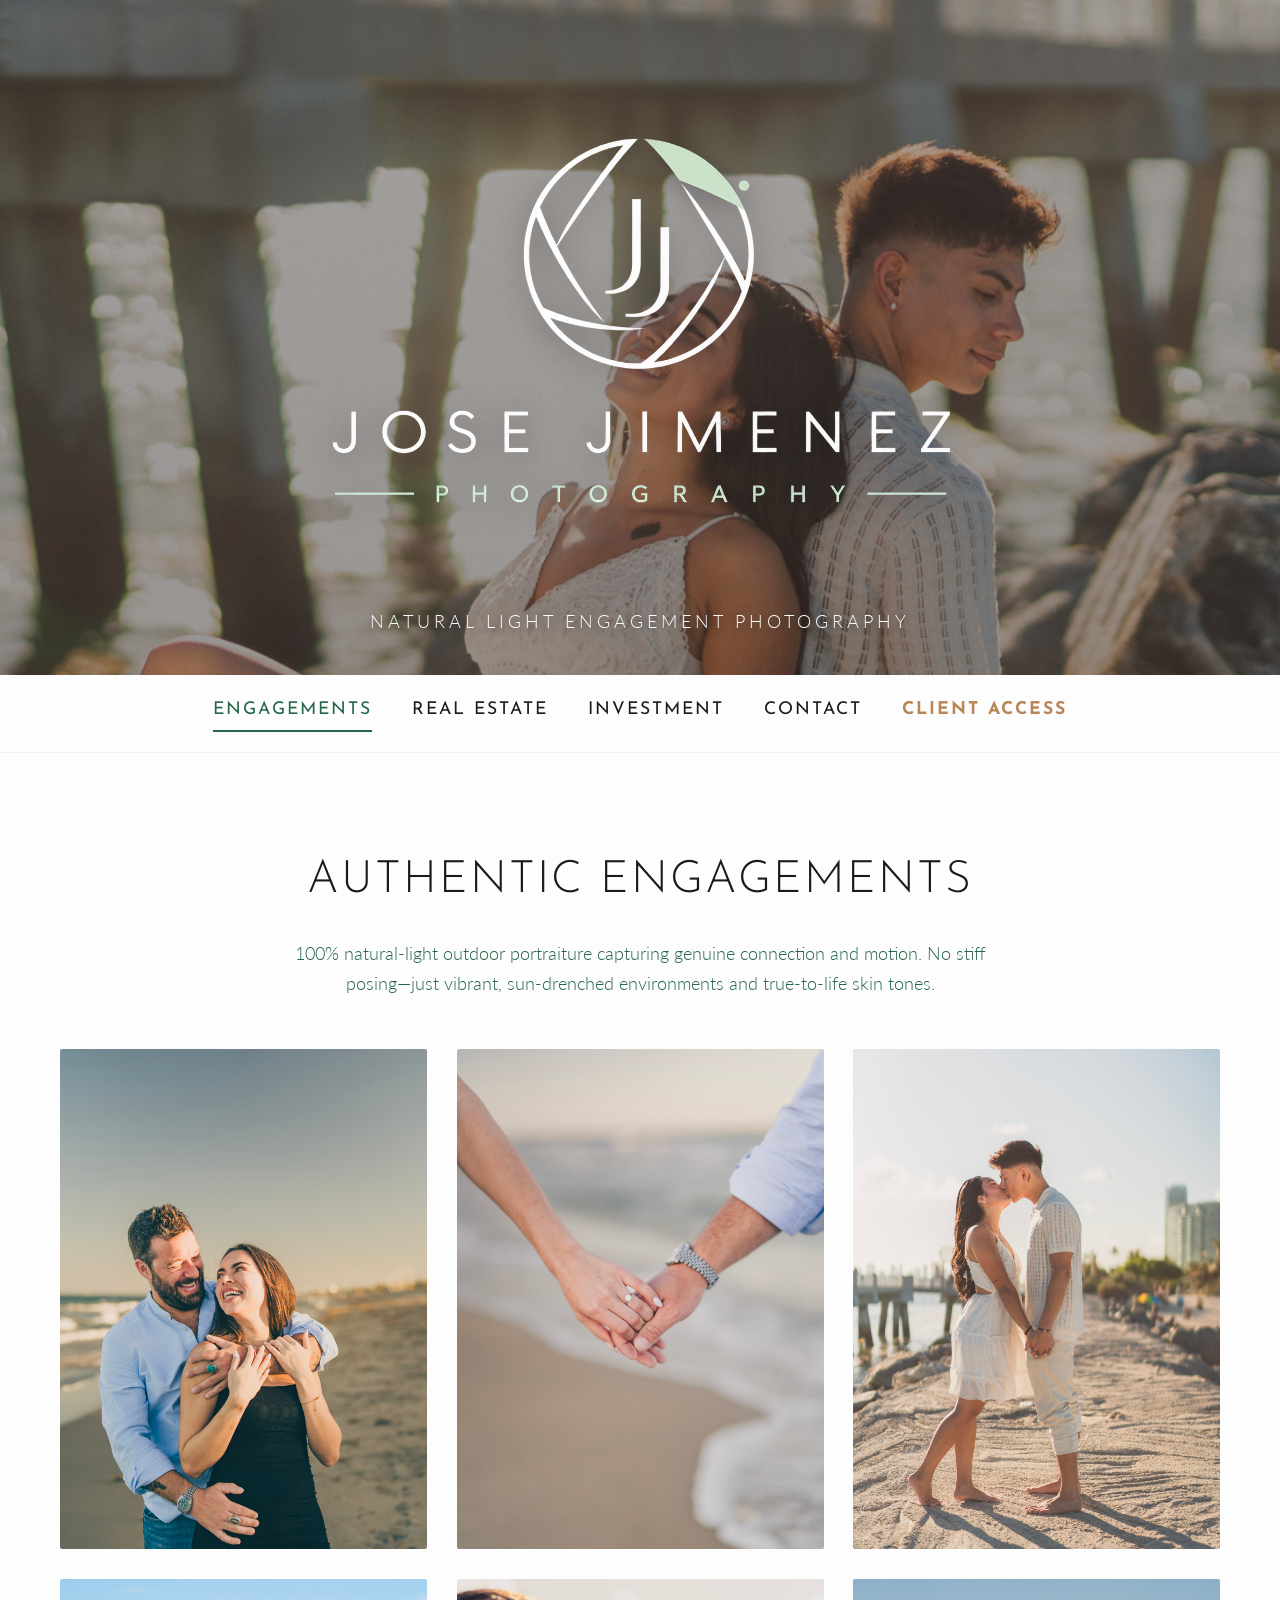
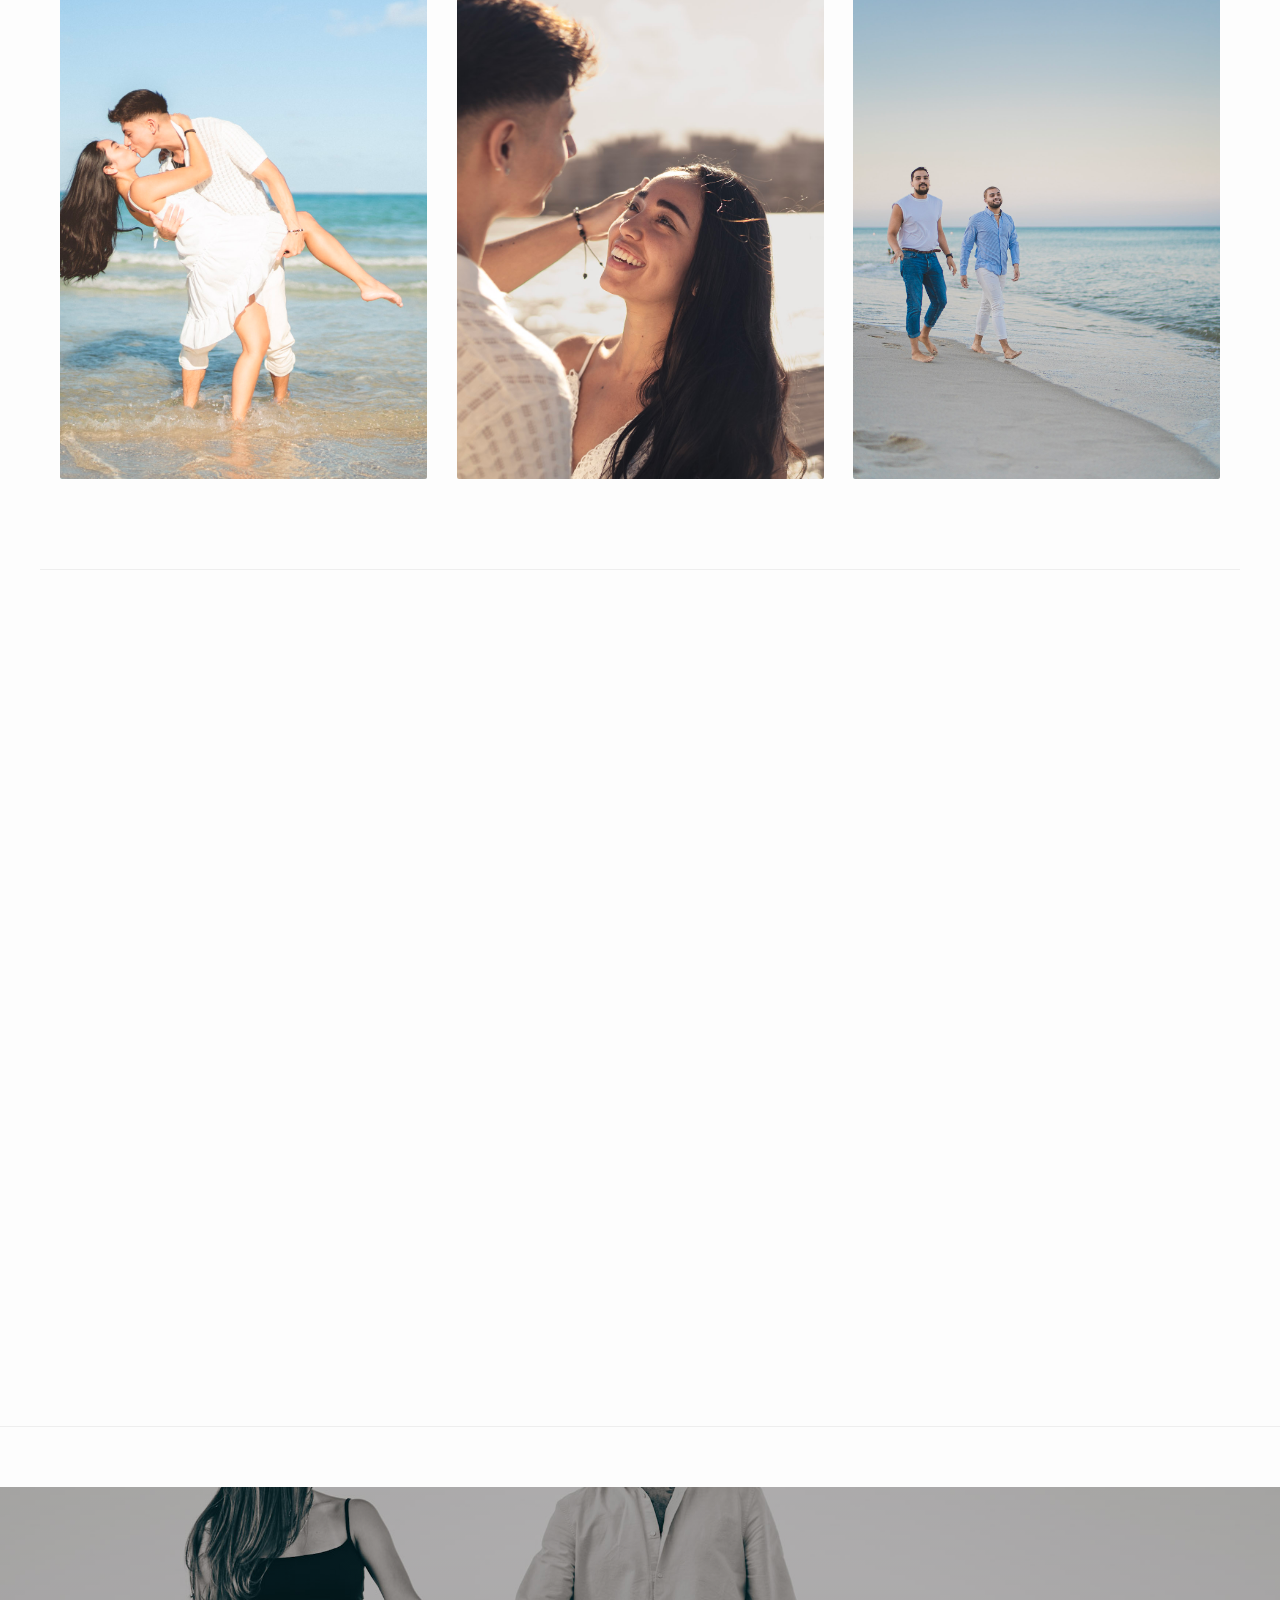
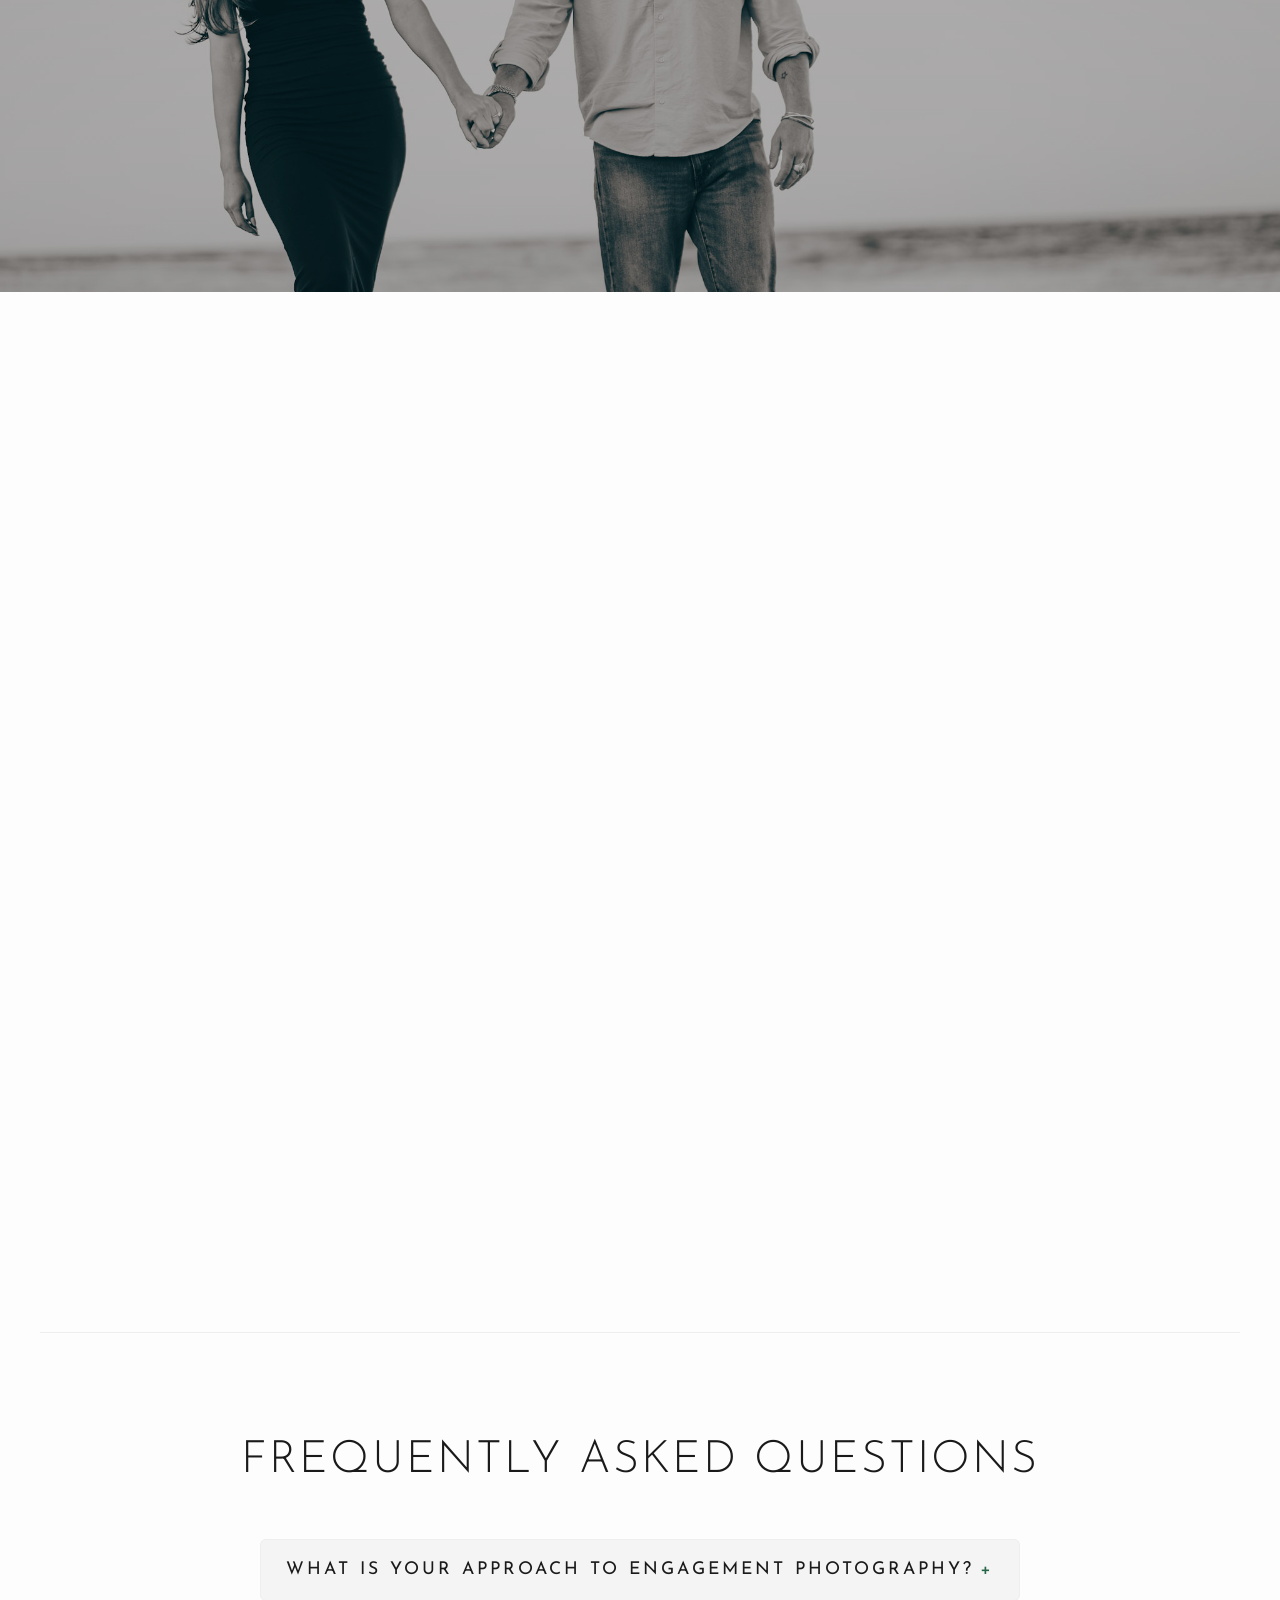
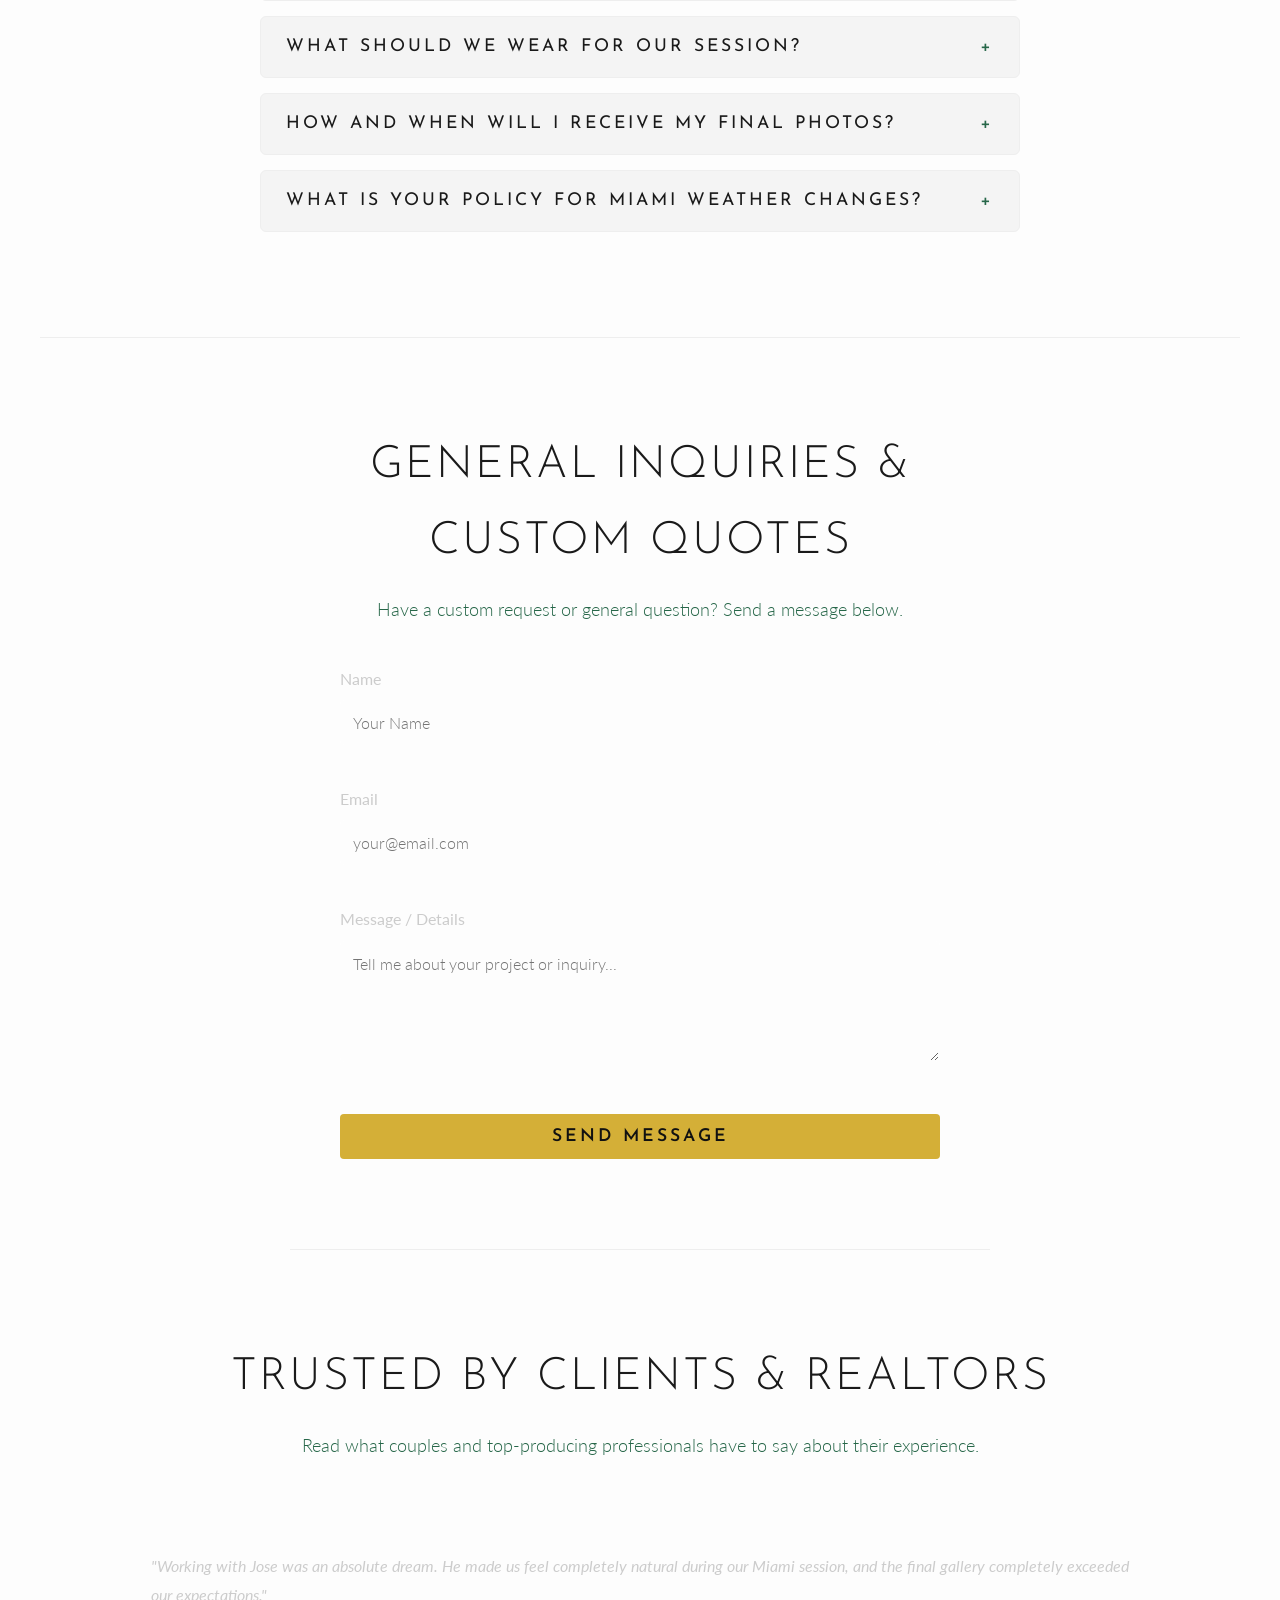
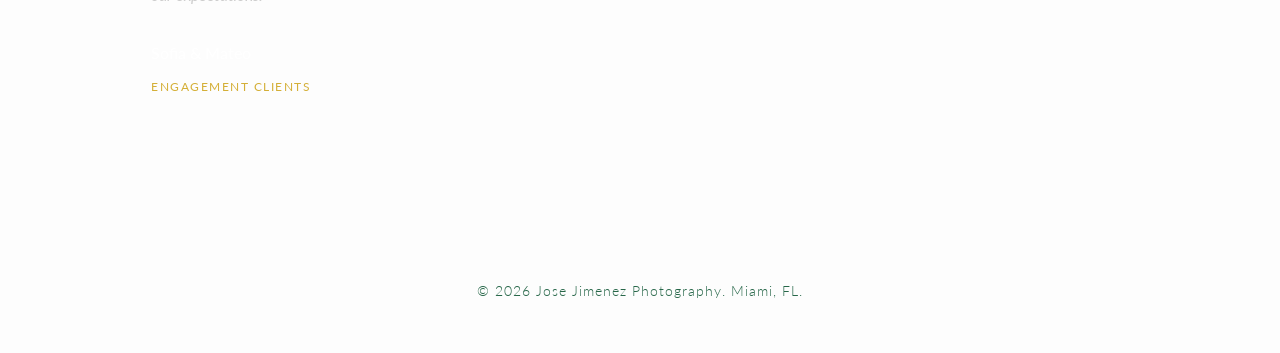
==== commit 12dd4a0d: "Update index.html test" ====
--- a/index.html
+++ b/index.html
@@ -89,7 +89,7 @@
                     <li>Printed Photo Album for additional investment</li>
                 </ul>
                 <!-- Opens Outdoor Session Calendar in a new tab -->
-                <a href="https://calendar.app.google/vf3s1ajphNz3xRdj9" target="_blank" rel="noopener noreferrer" class="cta-button" style="display: block; margin-top: 25px; width: 100%; padding: 12px; background: var(--accent); color: #111; font-weight: 600; text-align: center; text-decoration: none; border-radius: 4px; transition: opacity 0.3s ease;">Select & Book</a>
+                <a href="https://calendar.app.google/vf3s1ajphNz3xRdj9" target="_blank" rel="noopener noreferrer" class="cta-button" style="display: block; margin-top: 25px; width: 100%; padding: 12px; background: var(--accent); color: #111; font-weight: 600; text-align: center; text-decoration: none; border-radius: 4px; transition: opacity 0.3s ease;">Select & Book Now</a>
             </div>
 
         </div>
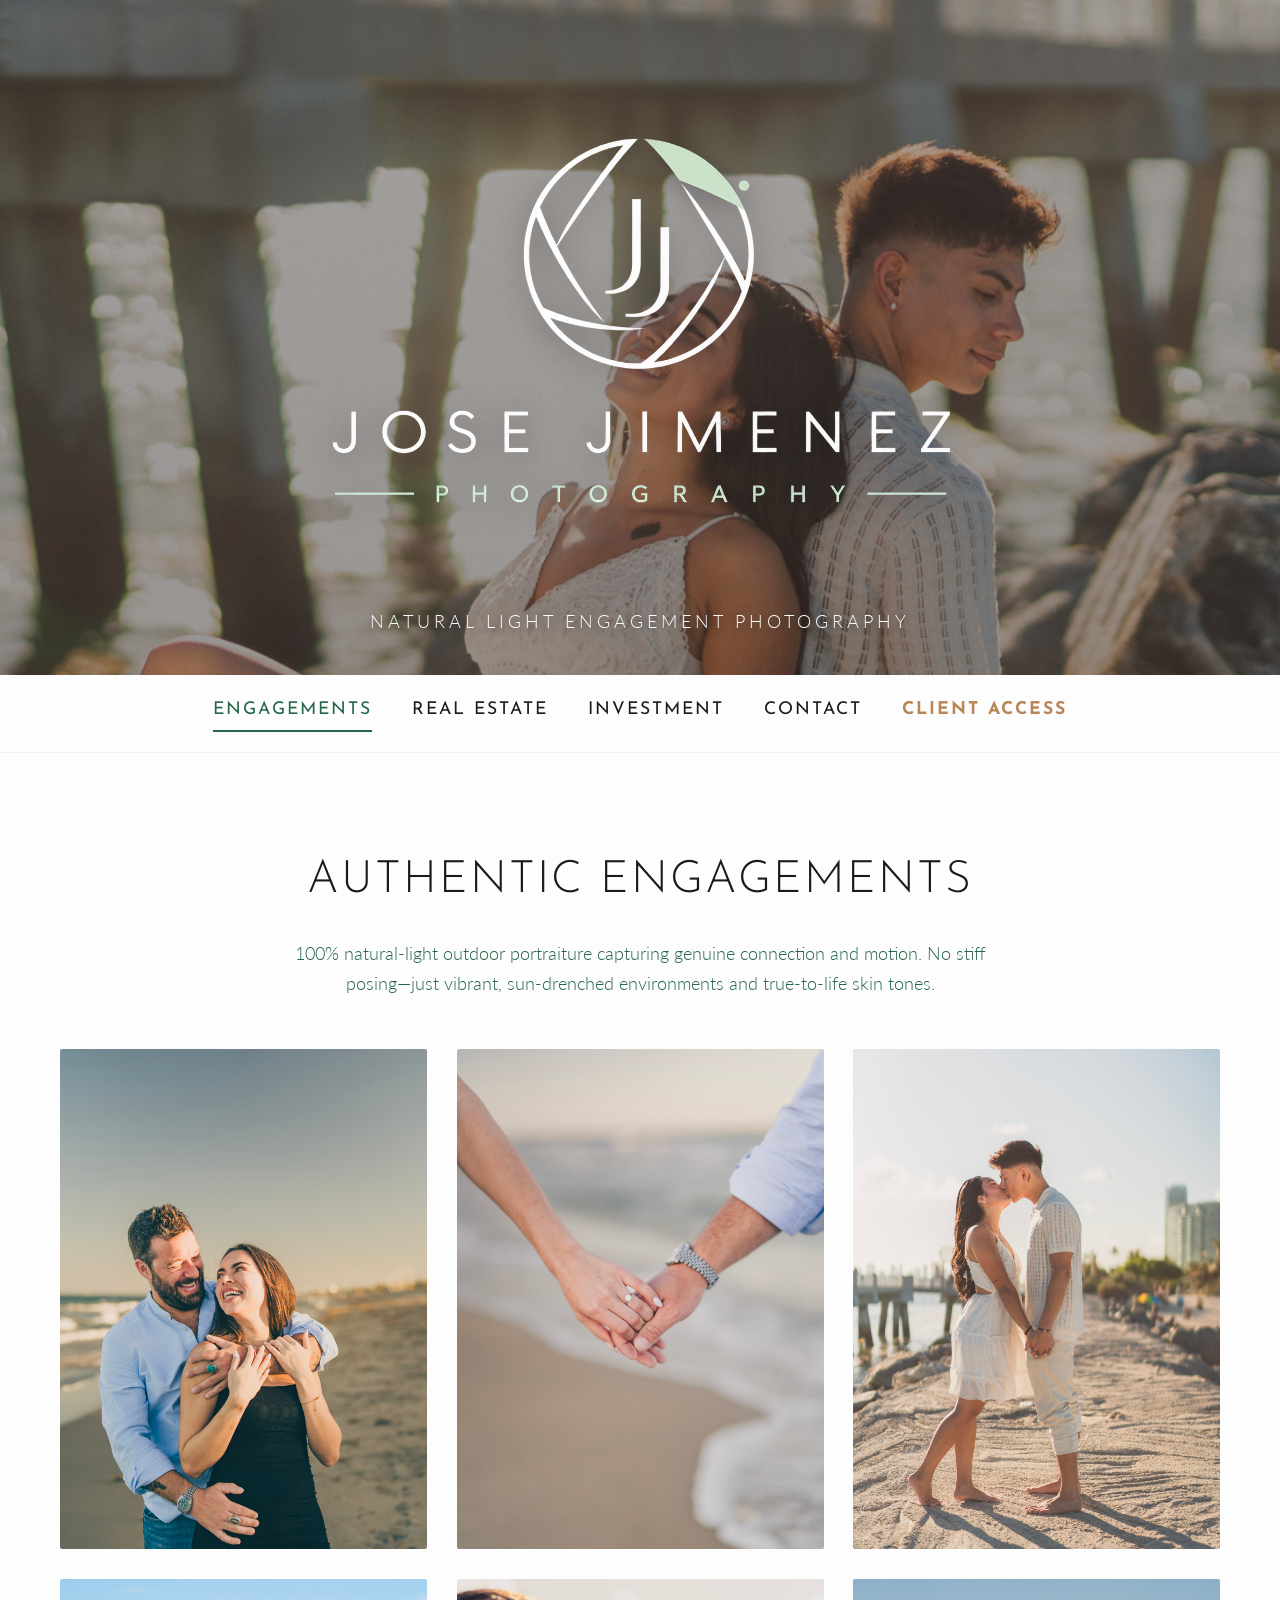
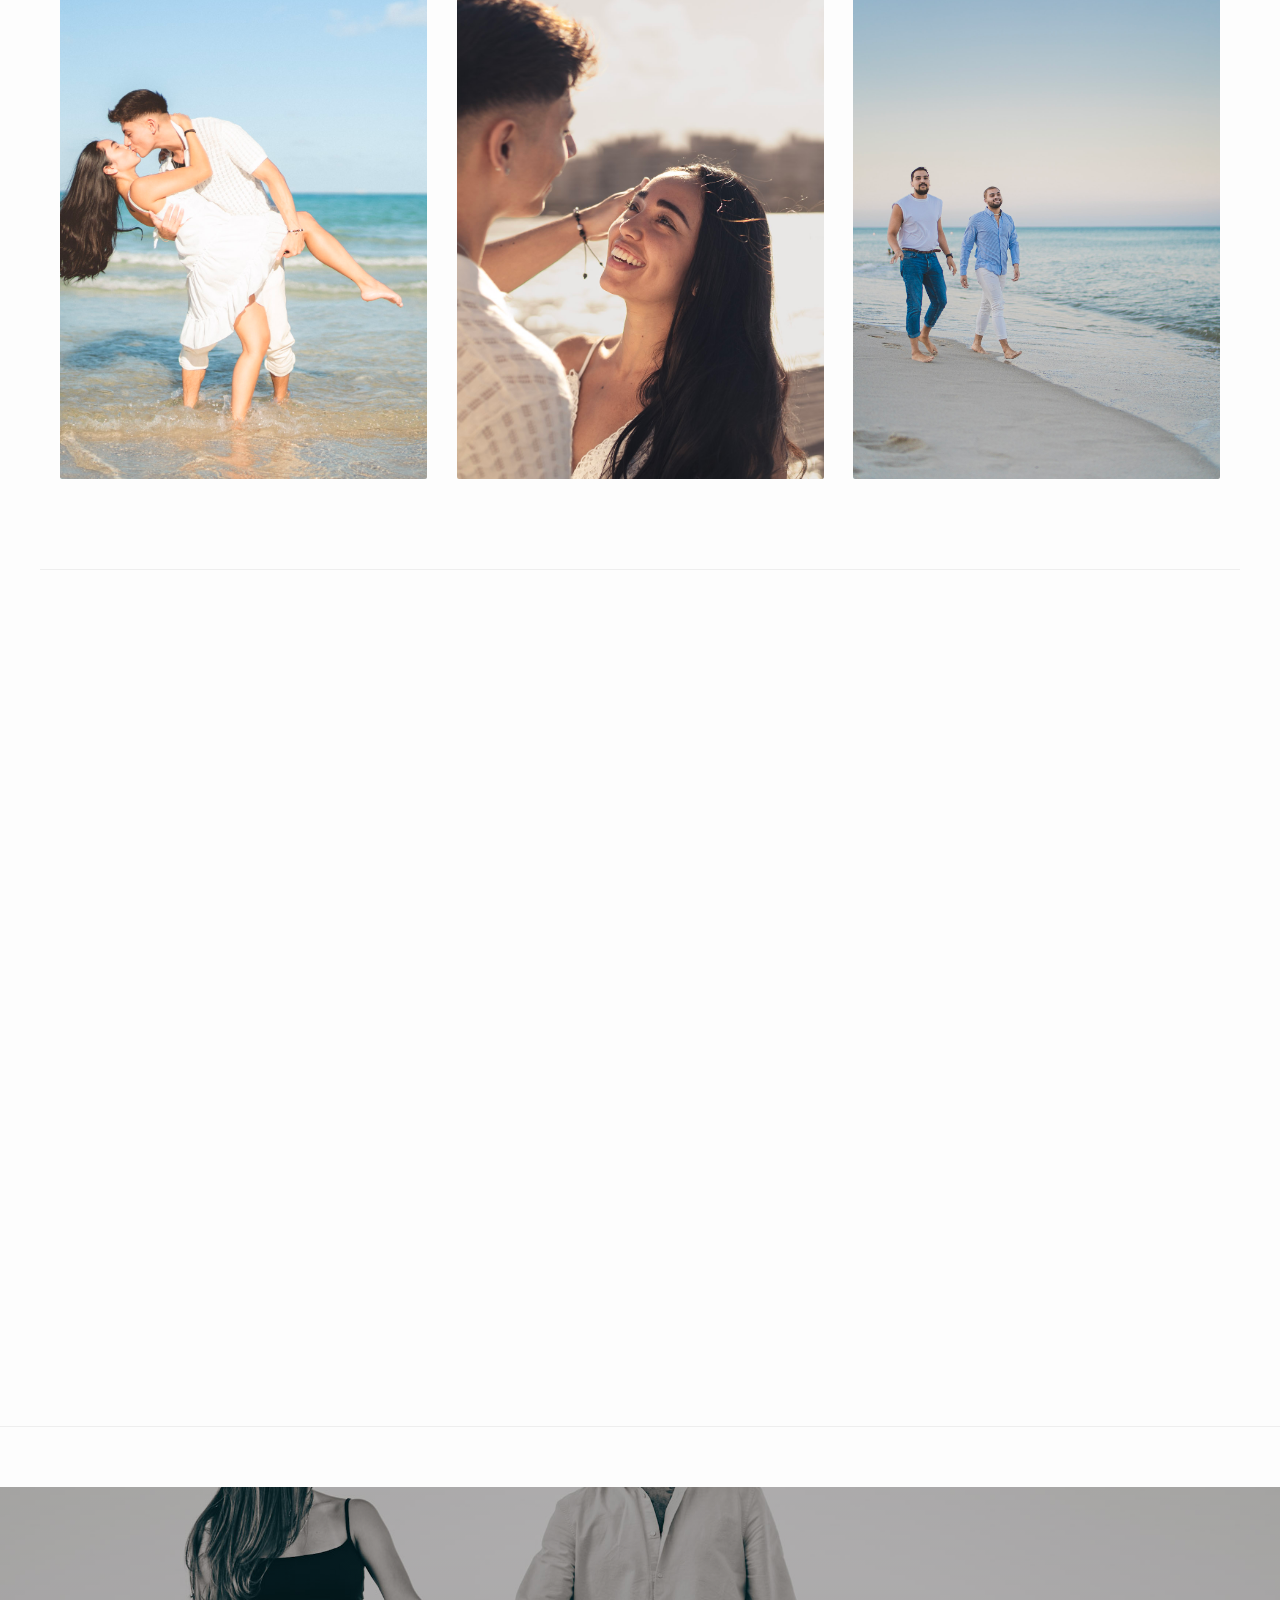
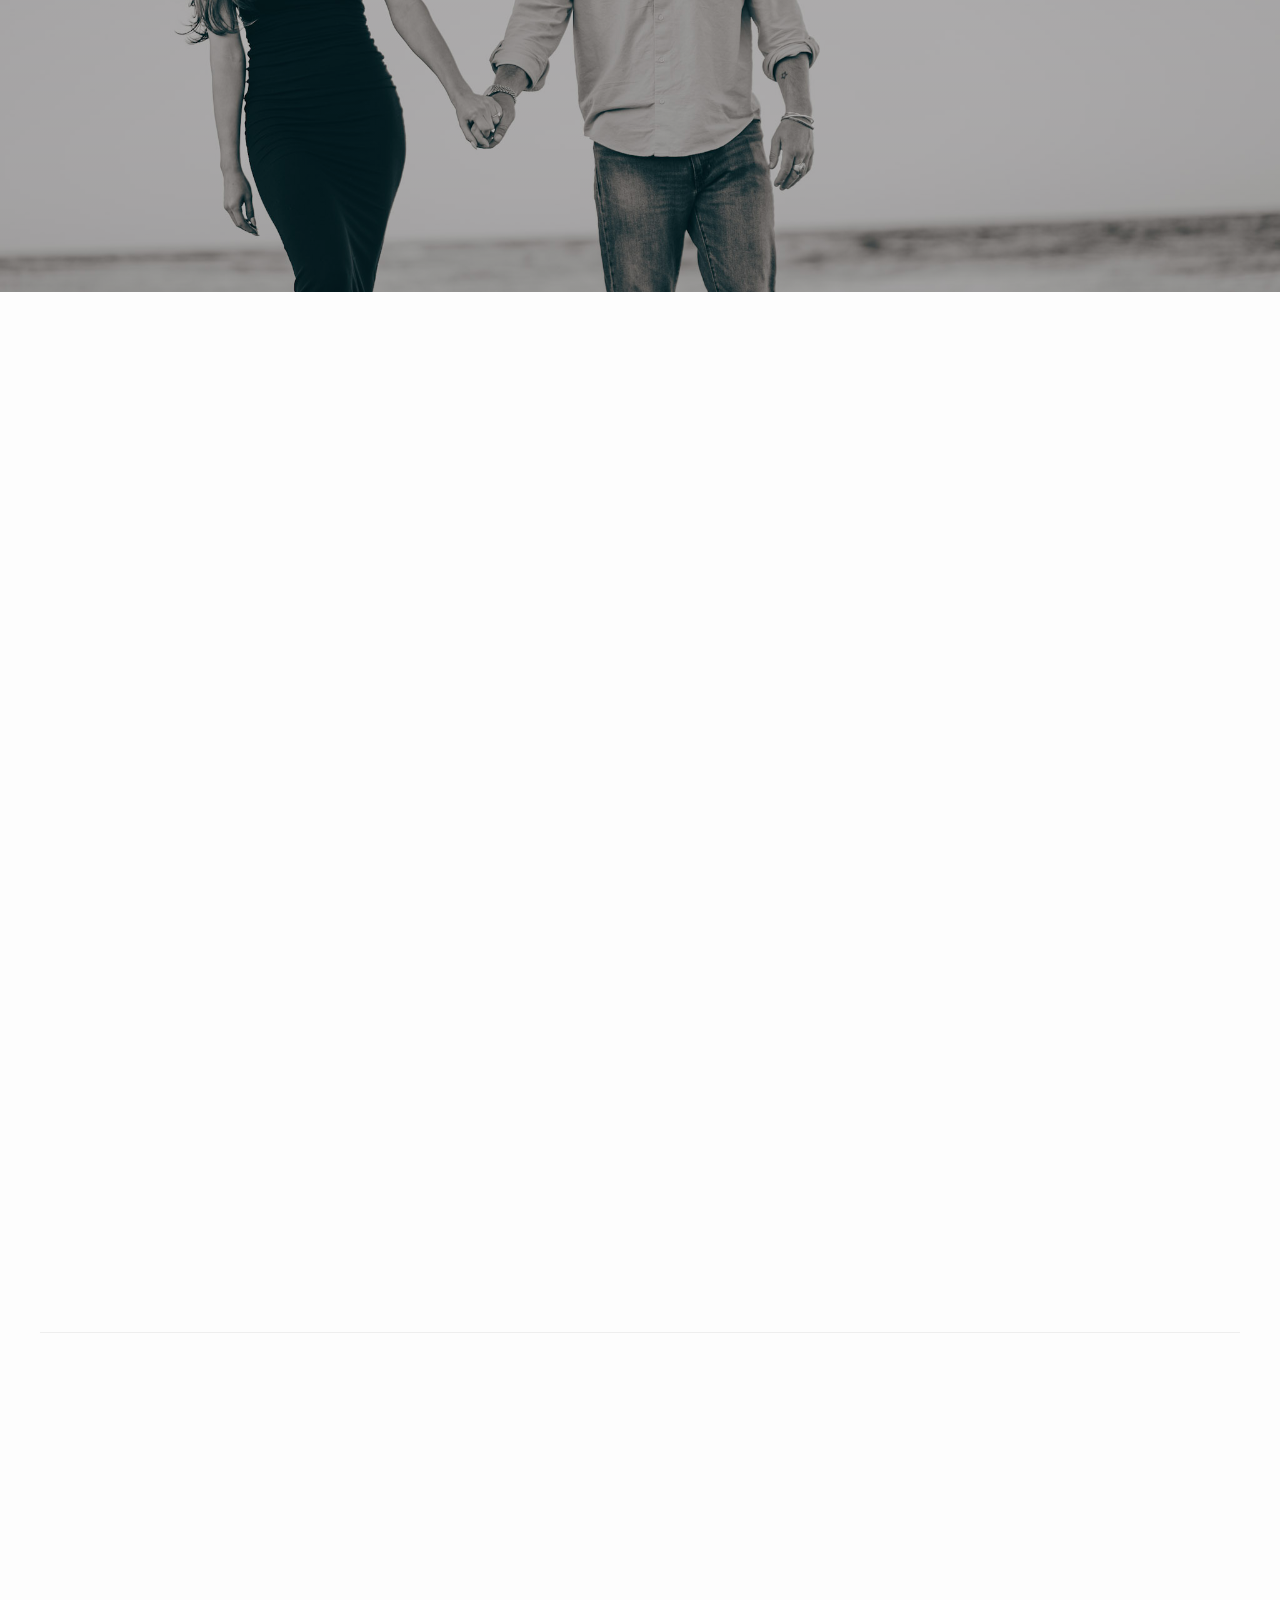
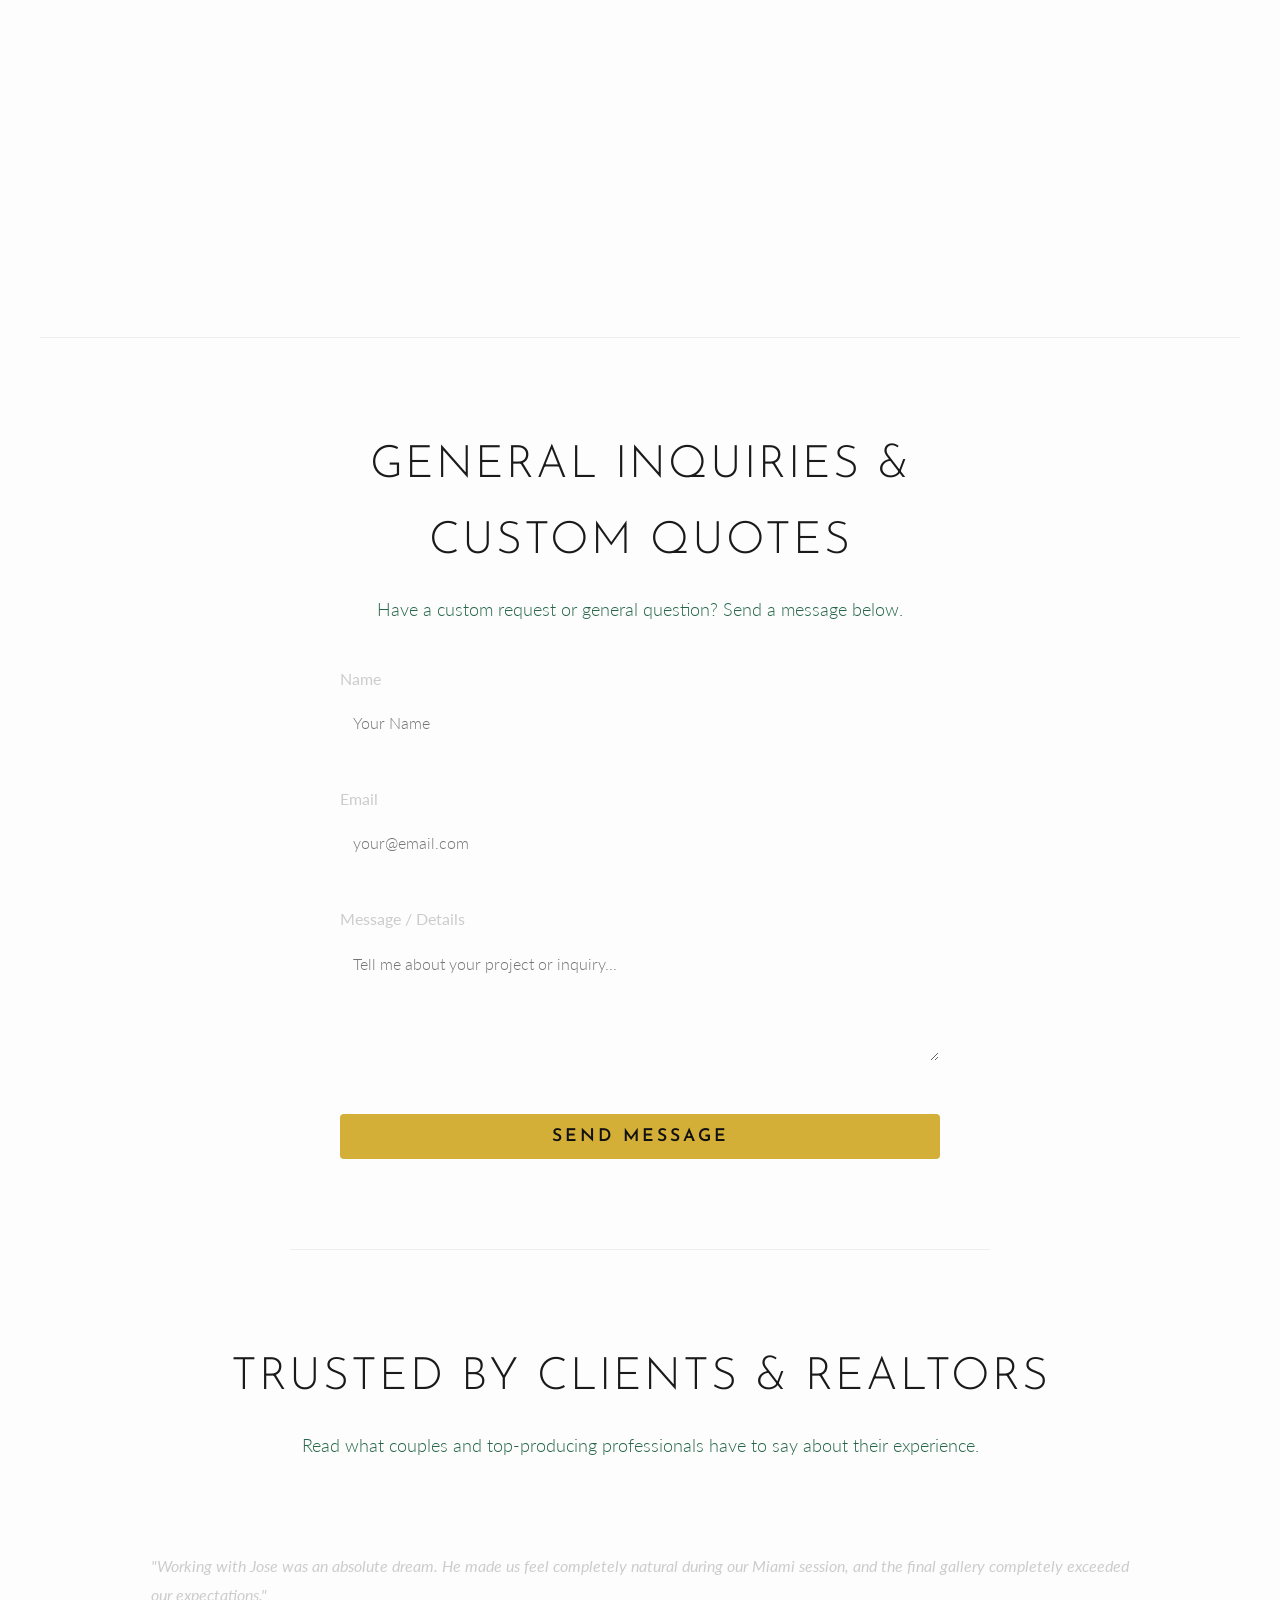
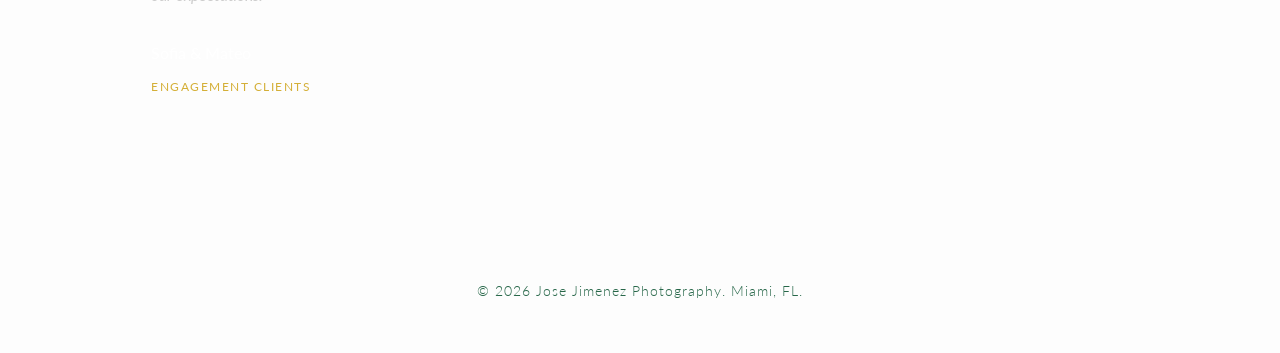
==== commit 5434a48f: "Update index.html" ====
--- a/index.html
+++ b/index.html
@@ -71,7 +71,7 @@
                     <li>1 to 2 nearby locations</li>
                     <li>30+ professionally edited digital images</li>
                     <li>Styling and prompt-based posing guide</li>
-                    <li>Printed Photo Album</li>
+                    <li>Printed Photo Album for additional investment</li>
                 </ul>
                 <!-- Opens Golden Hour Calendar in a new tab -->
                 <a href="https://calendar.app.google/NS54JKwMURCj6ZmBA" target="_blank" rel="noopener noreferrer" class="cta-button" style="display: block; margin-top: 25px; width: 100%; padding: 12px; background: #d4af37; color: #111; font-weight: 600; text-align: center; text-decoration: none; border-radius: 4px; transition: opacity 0.3s ease;">Select & Book</a>
@@ -89,7 +89,7 @@
                     <li>Printed Photo Album for additional investment</li>
                 </ul>
                 <!-- Opens Outdoor Session Calendar in a new tab -->
-                <a href="https://calendar.app.google/vf3s1ajphNz3xRdj9" target="_blank" rel="noopener noreferrer" class="cta-button" style="display: block; margin-top: 25px; width: 100%; padding: 12px; background: var(--accent); color: #111; font-weight: 600; text-align: center; text-decoration: none; border-radius: 4px; transition: opacity 0.3s ease;">Select & Book Now</a>
+                <a href="https://calendar.app.google/vf3s1ajphNz3xRdj9" target="_blank" rel="noopener noreferrer" class="cta-button" style="display: block; margin-top: 25px; width: 100%; padding: 12px; background: #d4af37; color: #FFF; font-weight: 600; text-align: center; text-decoration: none; border-radius: 4px; transition: opacity 0.3s ease;">Select & Book Now</a>
             </div>
 
         </div>
--- a/style.css
+++ b/style.css
@@ -289,7 +289,7 @@
 }
 
 .pricing-card.selected-card {
-    border-color: var(--primary);
+    border-color: #276749;
     box-shadow: 0 15px 35px rgba(0, 0, 0, 0.08);
 }
 
